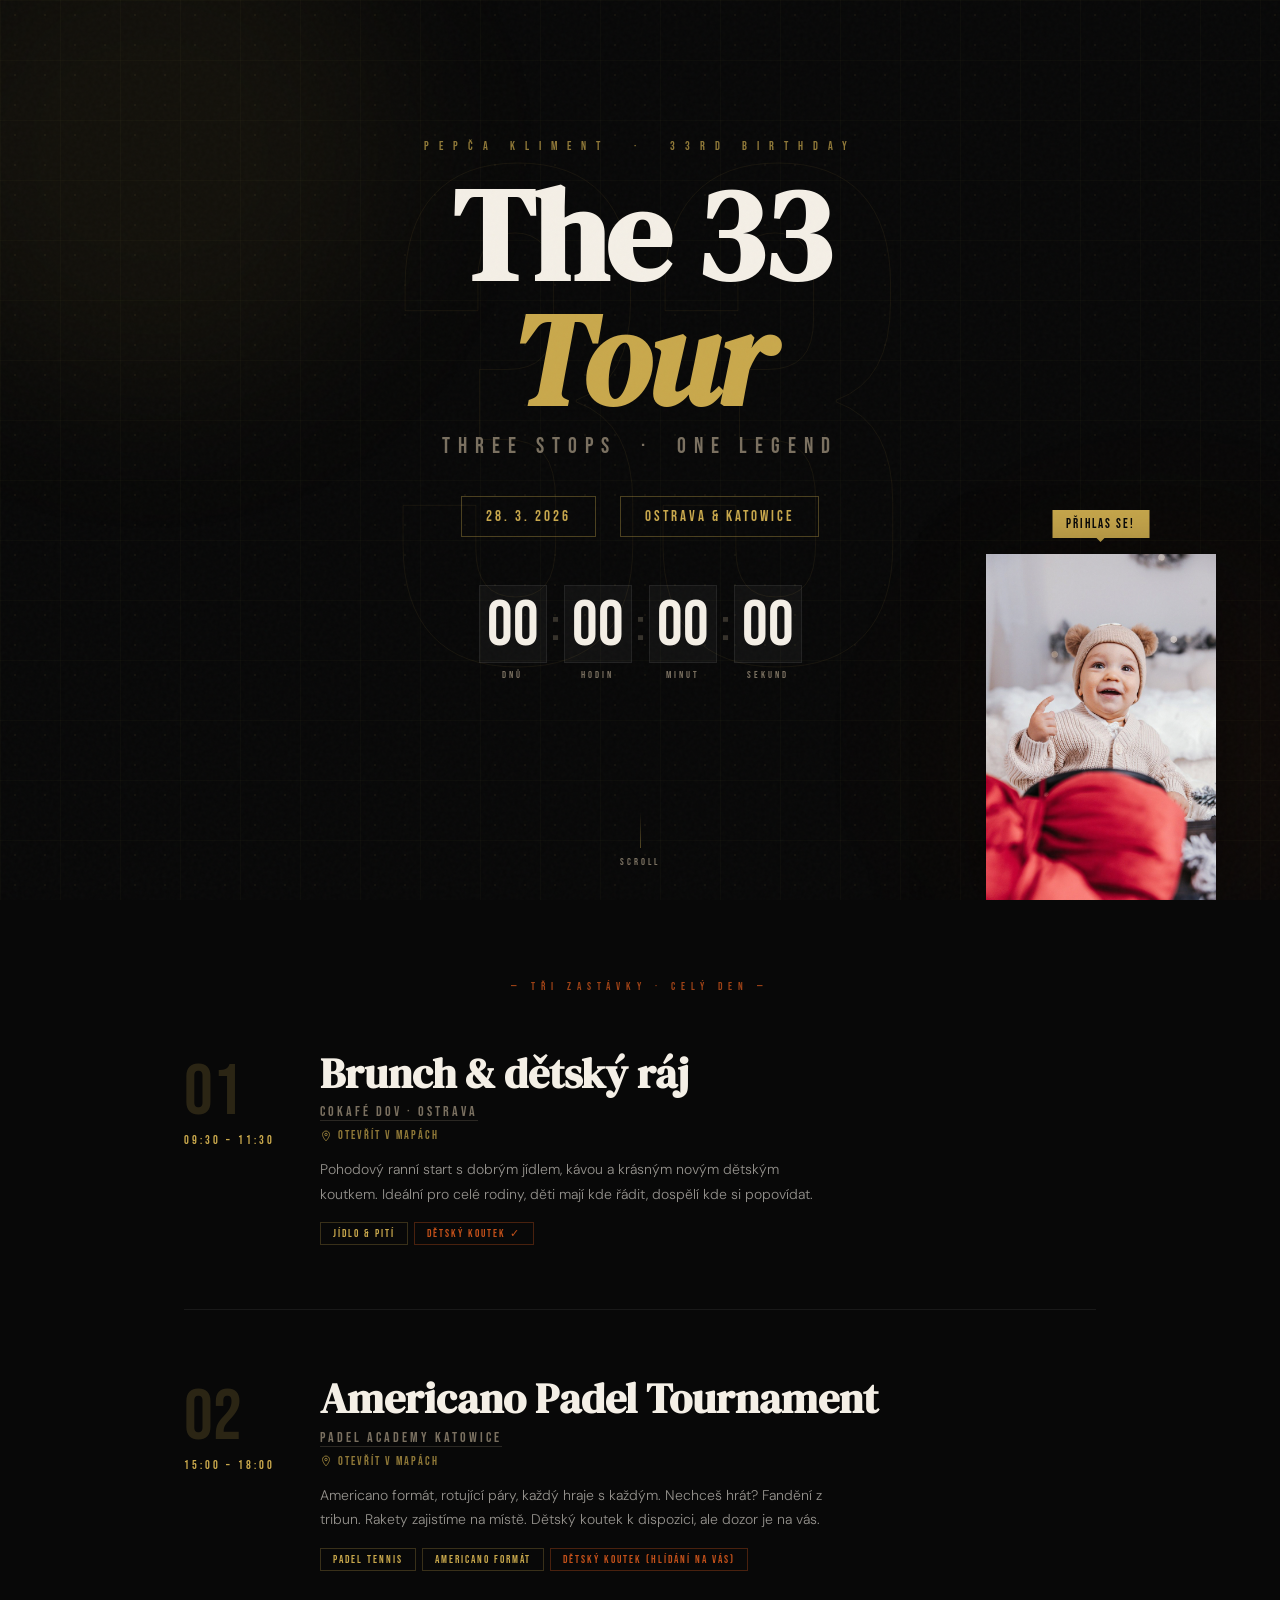
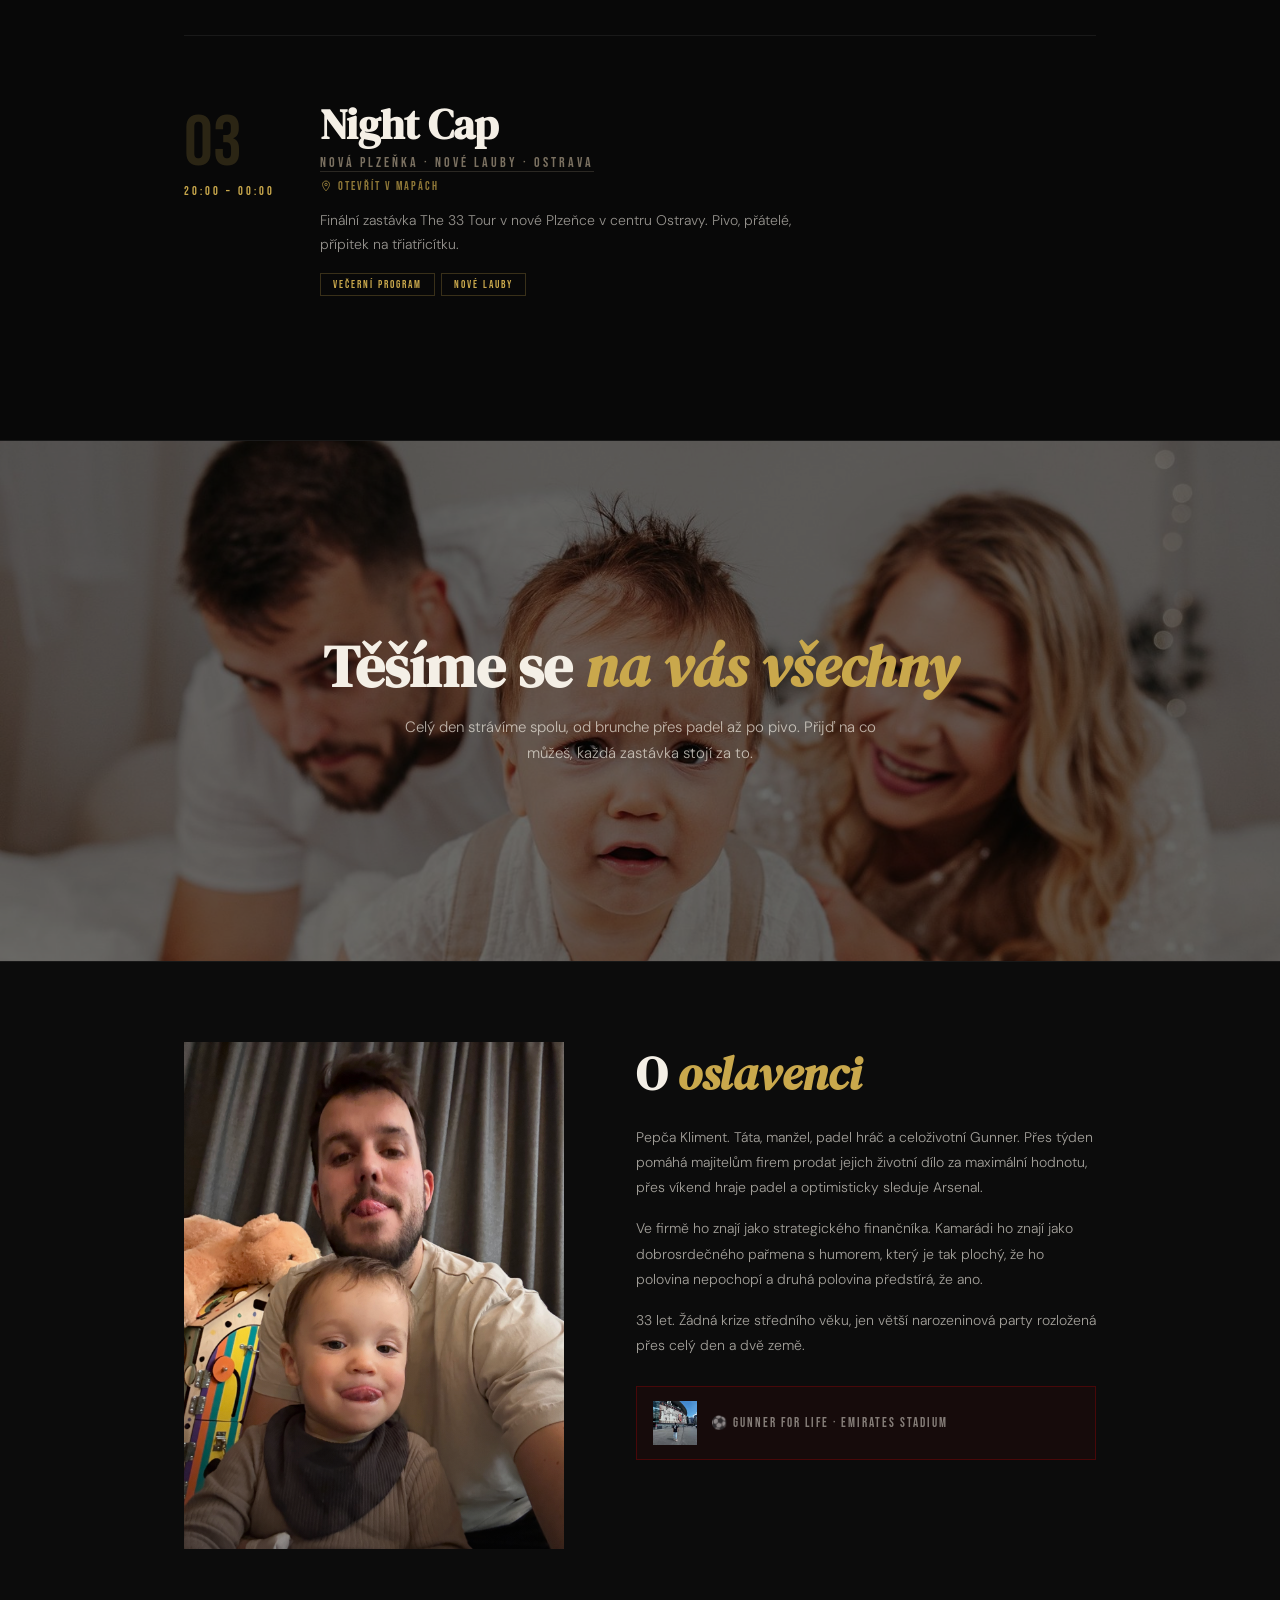
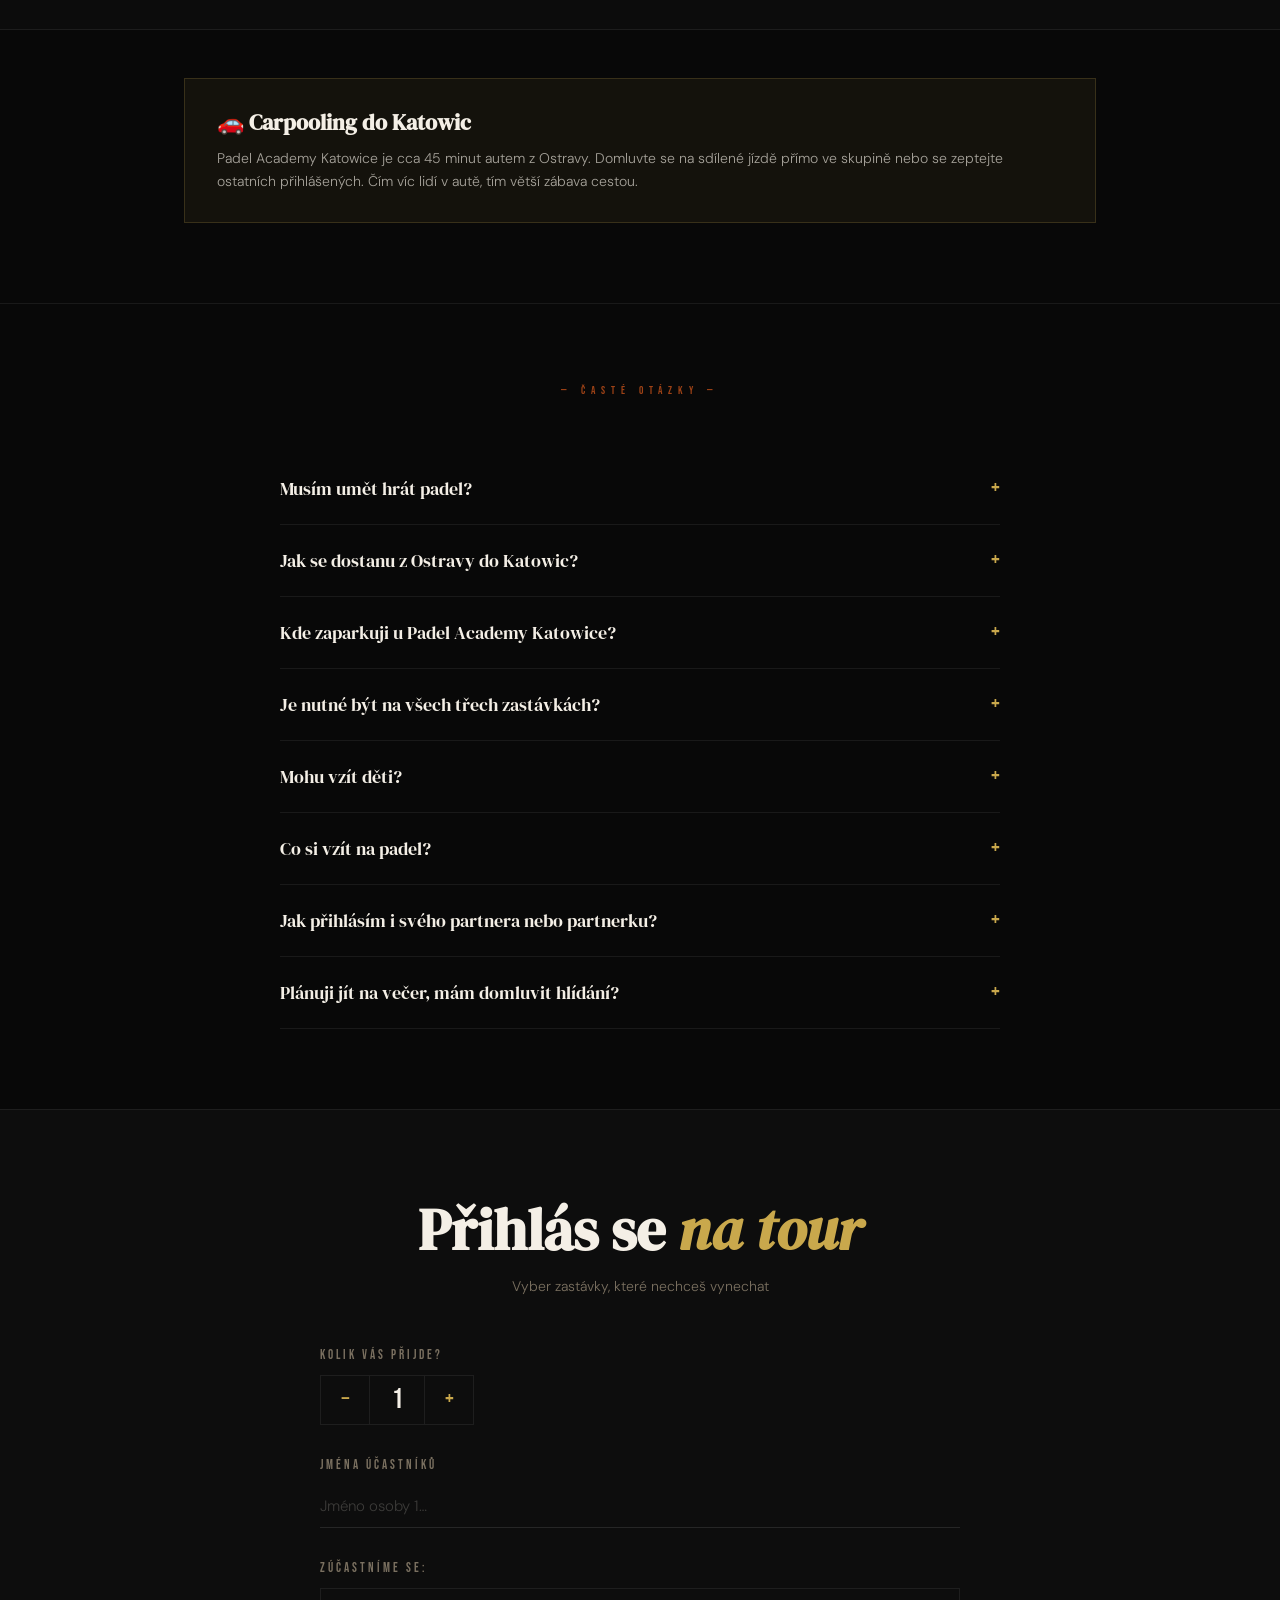
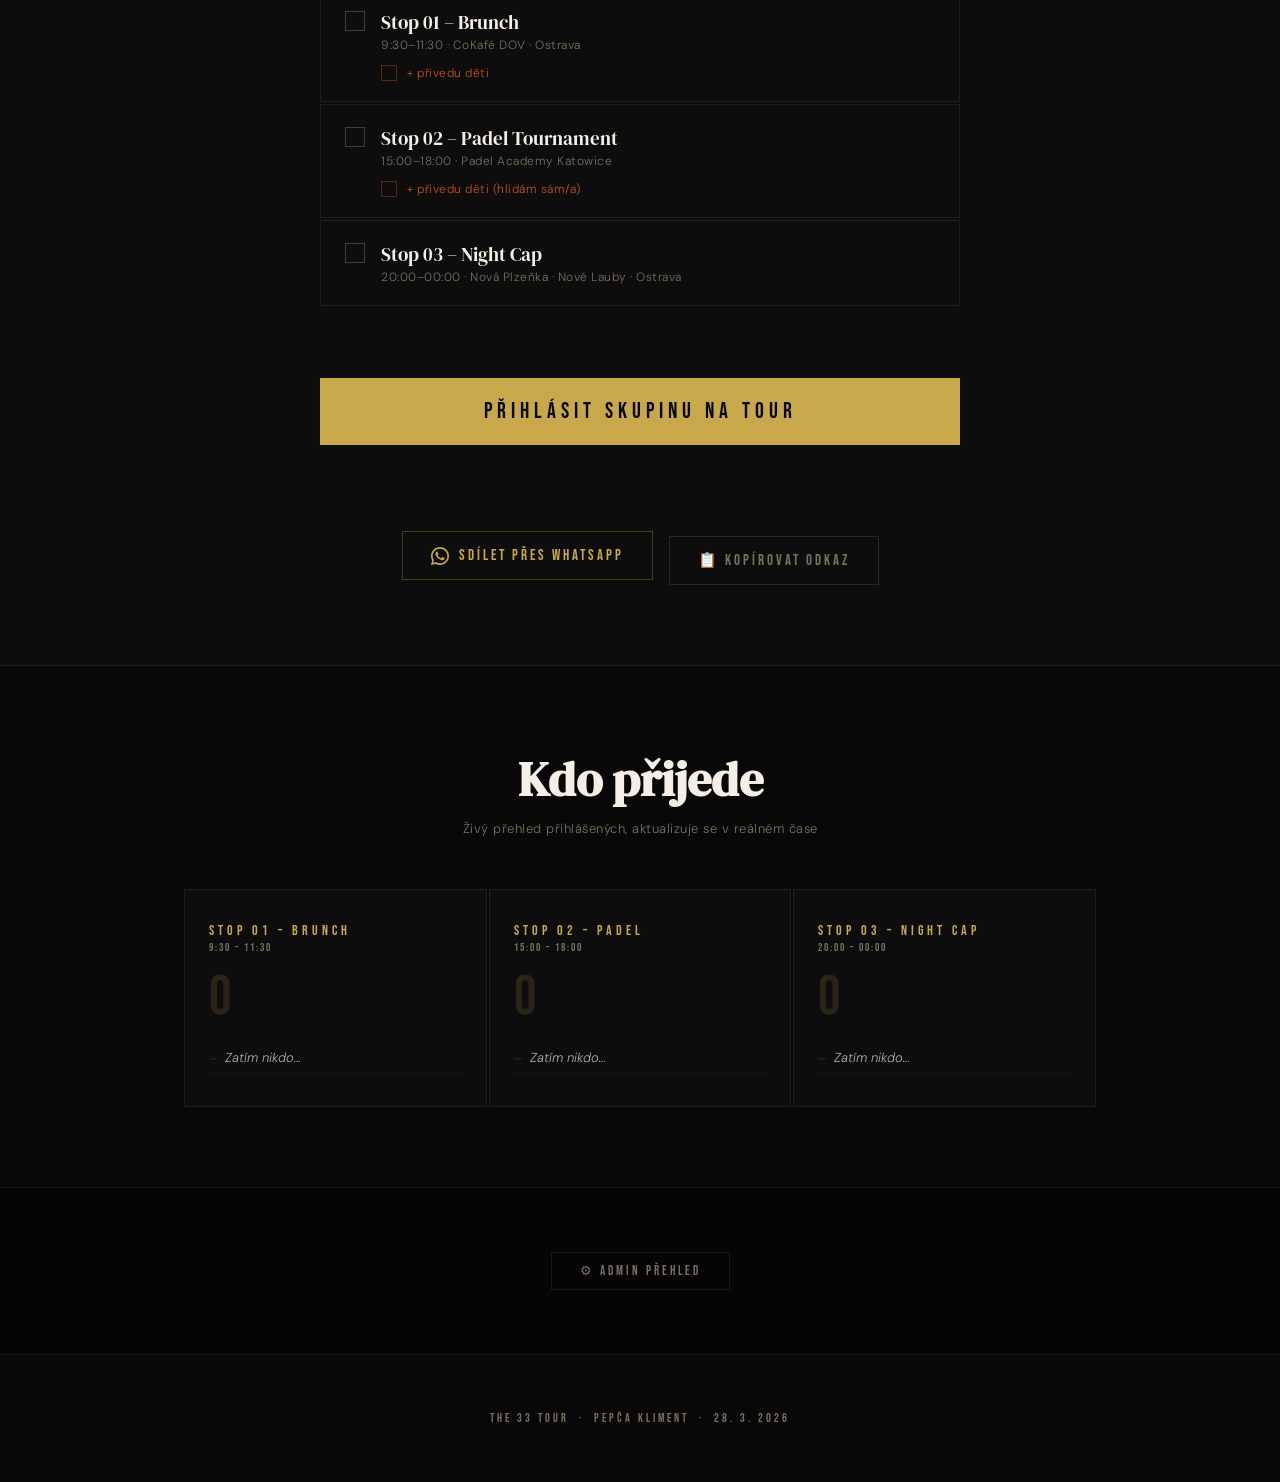
==== info.html @ 78555239 "Initial commit - The 33 Tour" ====
<!DOCTYPE html>
<html lang="cs">
<head>
<meta charset="UTF-8">
<meta name="viewport" content="width=device-width, initial-scale=1.0">
<title>The 33 Tour – Pepča Kliment</title>
<meta name="description" content="The 33 Tour – Pepča Kliment slaví 33. narozeniny. 28. března 2026, Ostrava &amp; Katowice. Brunch, Padel Tournament, Night Cap.">
<meta property="og:title" content="The 33 Tour – Pepča Kliment">
<meta property="og:description" content="Pepča slaví 33. narozeniny. Tři zastávky, jeden legendární den. 28. března 2026.">
<meta property="og:type" content="website">
<link href="https://fonts.googleapis.com/css2?family=Bebas+Neue&family=DM+Serif+Display:ital@0;1&family=DM+Sans:ital,wght@0,300;0,400;0,500;1,300&display=swap" rel="stylesheet">
<link rel="stylesheet" href="css/info.css">
</head>
<body>

<!-- DEADLINE BANNER -->
<div class="deadline-banner" id="deadlineBanner">
  Registrace otevřena do <span>10. března 2026</span> &nbsp;·&nbsp; <span id="deadlineCountdown"></span>
</div>

<!-- HERO -->
<section class="hero">
  <div class="hero-pattern">
    <svg preserveAspectRatio="xMidYMid slice">
      <defs>
        <pattern id="grid" width="60" height="60" patternUnits="userSpaceOnUse">
          <path d="M 60 0 L 0 0 0 60" fill="none" stroke="rgba(201,168,76,0.05)" stroke-width="1"/>
        </pattern>
        <pattern id="dots" width="30" height="30" patternUnits="userSpaceOnUse">
          <circle cx="15" cy="15" r="1" fill="rgba(201,168,76,0.08)"/>
        </pattern>
      </defs>
      <rect width="100%" height="100%" fill="url(#grid)"/>
      <rect width="100%" height="100%" fill="url(#dots)"/>
    </svg>
    <div class="glow-orb orb1"></div>
    <div class="glow-orb orb2"></div>
  </div>

  <div class="hero-33-bg">33</div>

  <div class="hero-content">
    <div class="tour-eyebrow">Pepča Kliment &nbsp;·&nbsp; 33rd Birthday</div>
    <h1 class="hero-title">The 33<br><em>Tour</em></h1>
    <div class="hero-tagline">Three Stops &nbsp;·&nbsp; One Legend</div>
    <div class="hero-meta">
      <span class="hero-badge">28. 3. 2026</span>
      <span class="hero-badge">Ostrava &amp; Katowice</span>
    </div>
    <div class="countdown-wrap">
      <div class="cd-unit"><div class="cd-num" id="cd-days">--</div><div class="cd-label">Dnů</div></div>
      <div class="cd-sep">:</div>
      <div class="cd-unit"><div class="cd-num" id="cd-hours">--</div><div class="cd-label">Hodin</div></div>
      <div class="cd-sep">:</div>
      <div class="cd-unit"><div class="cd-num" id="cd-mins">--</div><div class="cd-label">Minut</div></div>
      <div class="cd-sep">:</div>
      <div class="cd-unit"><div class="cd-num" id="cd-secs">--</div><div class="cd-label">Sekund</div></div>
    </div>
  </div>

  <!-- SON POINTER -->
  <a href="#registrace" style="text-decoration:none;">
  <div class="son-wrap">
    <div class="son-bubble">Přihlas se!</div>
    <img src="img/son.jpg" alt="Pepčův syn ukazuje dolů"/>
  </div>
  </a>

  <div class="hero-scroll-hint">scroll</div>
</section>

<!-- STOPS -->
<div class="section-wrap">
  <div class="section-eyebrow">— Tři zastávky · Celý den —</div>

  <div class="stop" data-stop>
    <div class="stop-num-col">
      <div class="stop-index">01</div>
      <div class="stop-time">09:30 – 11:30</div>
    </div>
    <div class="stop-body">
      <h2 class="stop-title">Brunch & dětský ráj</h2>
      <div class="stop-venue"><a href="https://maps.google.com/?q=CoKafé+DOV+Ostrava" target="_blank">CoKafé DOV · Ostrava</a></div>
      <a class="map-link" href="https://maps.google.com/?q=CoKafé+DOV+Ostrava" target="_blank">
        <svg viewBox="0 0 24 24" fill="none" stroke="currentColor" stroke-width="2"><path d="M12 2C8.13 2 5 5.13 5 9c0 5.25 7 13 7 13s7-7.75 7-13c0-3.87-3.13-7-7-7z"/><circle cx="12" cy="9" r="2.5"/></svg>
        Otevřít v mapách
      </a>
      <p class="stop-desc">Pohodový ranní start s dobrým jídlem, kávou a krásným novým dětským koutkem. Ideální pro celé rodiny, děti mají kde řádit, dospělí kde si popovídat.</p>
      <div class="tags">
        <span class="tag">Jídlo &amp; pití</span>
        <span class="tag kids">Dětský koutek ✓</span>
      </div>
    </div>
  </div>

  <div class="stop" data-stop>
    <div class="stop-num-col">
      <div class="stop-index">02</div>
      <div class="stop-time">15:00 – 18:00</div>
    </div>
    <div class="stop-body">
      <h2 class="stop-title">Americano Padel Tournament</h2>
      <div class="stop-venue"><a href="https://maps.google.com/?q=Padel+Academy+Katowice" target="_blank">Padel Academy Katowice</a></div>
      <a class="map-link" href="https://maps.google.com/?q=Padel+Academy+Katowice" target="_blank">
        <svg viewBox="0 0 24 24" fill="none" stroke="currentColor" stroke-width="2"><path d="M12 2C8.13 2 5 5.13 5 9c0 5.25 7 13 7 13s7-7.75 7-13c0-3.87-3.13-7-7-7z"/><circle cx="12" cy="9" r="2.5"/></svg>
        Otevřít v mapách
      </a>
      <p class="stop-desc">Americano formát, rotující páry, každý hraje s každým. Nechceš hrát? Fandění z tribun. Rakety zajistíme na místě. Dětský koutek k dispozici, ale dozor je na vás.</p>
      <div class="tags">
        <span class="tag">Padel Tennis</span>
        <span class="tag">Americano formát</span>
        <span class="tag kids">Dětský koutek (hlídání na vás)</span>
      </div>
    </div>
  </div>

  <div class="stop" data-stop>
    <div class="stop-num-col">
      <div class="stop-index">03</div>
      <div class="stop-time">20:00 – 00:00</div>
    </div>
    <div class="stop-body">
      <h2 class="stop-title">Night Cap</h2>
      <div class="stop-venue"><a href="https://maps.google.com/?q=Nová+Plzeňka+Nové+Lauby+Ostrava" target="_blank">Nová Plzeňka · Nové Lauby · Ostrava</a></div>
      <a class="map-link" href="https://maps.google.com/?q=Nová+Plzeňka+Nové+Lauby+Ostrava" target="_blank">
        <svg viewBox="0 0 24 24" fill="none" stroke="currentColor" stroke-width="2"><path d="M12 2C8.13 2 5 5.13 5 9c0 5.25 7 13 7 13s7-7.75 7-13c0-3.87-3.13-7-7-7z"/><circle cx="12" cy="9" r="2.5"/></svg>
        Otevřít v mapách
      </a>
      <p class="stop-desc">Finální zastávka The 33 Tour v nové Plzeňce v centru Ostravy. Pivo, přátelé, přípitek na třiatřicítku.</p>
      <div class="tags">
        <span class="tag">Večerní program</span>
        <span class="tag">Nové Lauby</span>
      </div>
    </div>
  </div>
</div>

<!-- FAMILY SECTION -->
<section class="family-section">
  <img class="family-img" src="img/family.jpg" alt="Pepčova rodina"/>
  <div class="family-overlay">
    <h2>Těšíme se <em>na vás všechny</em></h2>
    <p>Celý den strávíme spolu, od brunche přes padel až po pivo. Přijď na co můžeš, každá zastávka stojí za to.</p>
  </div>
</section>

<!-- PEPCA SECTION -->
<section class="pepca-section">
  <div class="pepca-inner">
    <div class="pepca-portrait-col">
      <div class="pepca-portrait-wrap">
        <img src="img/pepca.jpg" alt="Pepča Kliment" class="pepca-portrait"/>
      </div>
    </div>
    <div class="pepca-text">
      <h2>O <em>oslavenci</em></h2>
      <p>Pepča Kliment. Táta, manžel, padel hráč a celoživotní Gunner. Přes týden pomáhá majitelům firem prodat jejich životní dílo za maximální hodnotu, přes víkend hraje padel a optimisticky sleduje Arsenal.</p>
      <p>Ve firmě ho znají jako strategického finančníka. Kamarádi ho znají jako dobrosrdečného pařmena s humorem, který je tak plochý, že ho polovina nepochopí a druhá polovina předstírá, že ano.</p>
      <p>33 let. Žádná krize středního věku, jen větší narozeninová party rozložená přes celý den a dvě země.</p>
      <div class="arsenal-badge-inline">
        <img src="img/arsenal.jpg" alt="Pepča u Emirates"/>
        <span>⚽ Gunner for life · Emirates Stadium</span>
      </div>
    </div>
  </div>
</section>

<!-- CARPOOLING -->
<div class="section-wrap" style="padding-top:0;">
  <div class="carpool-box">
    <h3>🚗 Carpooling do Katowic</h3>
    <p>Padel Academy Katowice je cca 45 minut autem z Ostravy. Domluvte se na sdílené jízdě přímo ve skupině nebo se zeptejte ostatních přihlášených. Čím víc lidí v autě, tím větší zábava cestou.</p>
  </div>
</div>

<!-- FAQ -->
<section class="faq-section">
  <div class="section-wrap">
    <div class="section-eyebrow">— Časté otázky —</div>
    <div class="faq-list">

      <div class="faq-item" data-faq>
        <button class="faq-q" onclick="toggleFaq(this)">
          Musím umět hrát padel?
          <span class="faq-icon">+</span>
        </button>
        <div class="faq-a"><p>Vůbec ne. Americano formát je ideální pro všechny úrovně, rotují páry, každý si zahraje s každým. Rakety zajistíme na místě.</p></div>
      </div>

      <div class="faq-item" data-faq>
        <button class="faq-q" onclick="toggleFaq(this)">
          Jak se dostanu z Ostravy do Katowic?
          <span class="faq-icon">+</span>
        </button>
        <div class="faq-a"><p>Autem cca 45 minut po dálnici. Domluvte se na sdílené jízdě s ostatními, viz sekce Carpooling výše. Veřejná doprava je také možná, ale auto je pohodlnější.</p></div>
      </div>

      <div class="faq-item" data-faq>
        <button class="faq-q" onclick="toggleFaq(this)">
          Kde zaparkuji u Padel Academy Katowice?
          <span class="faq-icon">+</span>
        </button>
        <div class="faq-a"><p>Řiď se navigací na Padel Academy Katowice. U vjezdu projedeš závorou, pak objeď halu dokola, parkování najdeš na druhé straně.</p></div>
      </div>

      <div class="faq-item" data-faq>
        <button class="faq-q" onclick="toggleFaq(this)">
          Je nutné být na všech třech zastávkách?
          <span class="faq-icon">+</span>
        </button>
        <div class="faq-a"><p>Vůbec ne. Proto je registrace po zastávkách, přijď jen na brunch, jen na padel nebo jen na večer. Každá zastávka je samostatná a skvělá i bez zbytku.</p></div>
      </div>

      <div class="faq-item" data-faq>
        <button class="faq-q" onclick="toggleFaq(this)">
          Mohu vzít děti?
          <span class="faq-icon">+</span>
        </button>
        <div class="faq-a"><p>Na brunch v CoKafé DOV rozhodně, je tam krásný nový dětský koutek. Na padel v Katowicích také, ale hlídání je čistě na vás, na kurtu se soustředíme na hru.</p></div>
      </div>

      <div class="faq-item" data-faq>
        <button class="faq-q" onclick="toggleFaq(this)">
          Co si vzít na padel?
          <span class="faq-icon">+</span>
        </button>
        <div class="faq-a"><p>Sportovní oblečení a tenisky nebo padel boty. Rakety zajistíme nebo půjčíme přímo na místě, nemusíš řešit výbavu.</p></div>
      </div>

      <div class="faq-item" data-faq>
        <button class="faq-q" onclick="toggleFaq(this)">
          Jak přihlásím i svého partnera nebo partnerku?
          <span class="faq-icon">+</span>
        </button>
        <div class="faq-a"><p>Ve formuláři níže nastav počet osob na 2 (nebo více) a vyplň jména za celou skupinu najednou. Nemusí se každý přihlašovat zvlášť.</p></div>
      </div>

      <div class="faq-item" data-faq>
        <button class="faq-q" onclick="toggleFaq(this)">
          Plánuji jít na večer, mám domluvit hlídání?
          <span class="faq-icon">+</span>
        </button>
        <div class="faq-a"><p>Rozhodně doporučujeme. Večer v Plzeňce bude bez dětí, takže nezapomeňte včas oslovit babičky nebo jiné dobrovolníky. Začíná to ve 20:00, takže je čas se připravit.</p></div>
      </div>

    </div>
  </div>
</section>

<!-- REGISTRATION -->
<section class="reg-section" id="registrace">
  <div class="section-wrap">
    <div class="reg-header">
      <h2>Přihlás se <em>na tour</em></h2>
      <p id="regSubtitle">Vyber zastávky, které nechceš vynechat</p>
    </div>

    <div style="max-width:640px;margin:0 auto;" id="regFormWrap">
      <div class="form-group">
        <label class="form-label">Kolik vás přijde?</label>
        <div class="person-count-row">
          <button type="button" class="cnt-btn" onclick="changeCount(-1)">−</button>
          <span id="personCount">1</span>
          <button type="button" class="cnt-btn" onclick="changeCount(1)">+</button>
        </div>
      </div>

      <div class="form-group">
        <label class="form-label">Jména účastníků</label>
        <div id="namesInputs">
          <input type="text" class="name-input" placeholder="Jméno osoby 1…" autocomplete="off"/>
        </div>
      </div>

      <div class="form-group">
        <label class="form-label">Zúčastníme se:</label>
        <div class="stop-choices">

          <div class="stop-choice" data-part="brunch" onclick="toggleStopChoice(this)">
            <div class="sc-header">
              <div class="sc-box"></div>
              <div class="sc-info">
                <div class="sc-title">Stop 01 – Brunch</div>
                <div class="sc-meta">9:30–11:30 · CoKafé DOV · Ostrava</div>
              </div>
            </div>
            <div class="kids-toggle" id="kidsB" onclick="event.stopPropagation();toggleKids(this)">
              <div class="kt-box"></div>
              <span>+ přivedu děti</span>
            </div>
          </div>

          <div class="stop-choice" data-part="padel" onclick="toggleStopChoice(this)">
            <div class="sc-header">
              <div class="sc-box"></div>
              <div class="sc-info">
                <div class="sc-title">Stop 02 – Padel Tournament</div>
                <div class="sc-meta">15:00–18:00 · Padel Academy Katowice</div>
              </div>
            </div>
            <div class="padel-roles" id="padelRolesContainer"></div>
            <div class="kids-toggle" id="kidsP" onclick="event.stopPropagation();toggleKids(this)">
              <div class="kt-box"></div>
              <span>+ přivedu děti (hlídám sám/a)</span>
            </div>
          </div>

          <div class="stop-choice" data-part="bar" onclick="toggleStopChoice(this)">
            <div class="sc-header">
              <div class="sc-box"></div>
              <div class="sc-info">
                <div class="sc-title">Stop 03 – Night Cap</div>
                <div class="sc-meta">20:00–00:00 · Nová Plzeňka · Nové Lauby · Ostrava</div>
              </div>
            </div>
          </div>

        </div>
      </div>

      <button class="submit-btn" id="submitBtn" onclick="submitReg()">Přihlásit skupinu na tour</button>
      <div class="form-msg" id="formMsg"></div>
    </div>

    <!-- SHARE -->
    <div class="share-wrap">
      <a class="share-btn" id="waBtn" href="#" target="_blank">
        <svg width="18" height="18" viewBox="0 0 24 24" fill="currentColor"><path d="M17.472 14.382c-.297-.149-1.758-.867-2.03-.967-.273-.099-.471-.148-.67.15-.197.297-.767.966-.94 1.164-.173.199-.347.223-.644.075-.297-.15-1.255-.463-2.39-1.475-.883-.788-1.48-1.761-1.653-2.059-.173-.297-.018-.458.13-.606.134-.133.298-.347.446-.52.149-.174.198-.298.298-.497.099-.198.05-.371-.025-.52-.075-.149-.669-1.612-.916-2.207-.242-.579-.487-.5-.669-.51-.173-.008-.371-.01-.57-.01-.198 0-.52.074-.792.372-.272.297-1.04 1.016-1.04 2.479 0 1.462 1.065 2.875 1.213 3.074.149.198 2.096 3.2 5.077 4.487.709.306 1.262.489 1.694.625.712.227 1.36.195 1.871.118.571-.085 1.758-.719 2.006-1.413.248-.694.248-1.289.173-1.413-.074-.124-.272-.198-.57-.347z"/><path d="M12 0C5.373 0 0 5.373 0 12c0 2.12.549 4.109 1.508 5.84L0 24l6.335-1.488A11.945 11.945 0 0012 24c6.627 0 12-5.373 12-12S18.627 0 12 0zm0 21.818a9.808 9.808 0 01-5.002-1.368l-.36-.214-3.724.875.936-3.619-.235-.372A9.808 9.808 0 012.182 12C2.182 6.57 6.57 2.182 12 2.182c5.43 0 9.818 4.388 9.818 9.818 0 5.43-4.388 9.818-9.818 9.818z"/></svg>
        Sdílet přes WhatsApp
      </a>
      <button class="share-btn copy-btn" onclick="copyLink()">📋 Kopírovat odkaz</button>
    </div>
  </div>
</section>

<!-- ATTENDEES -->
<section>
  <div class="section-wrap">
    <div class="att-header">
      <h2>Kdo přijede</h2>
      <p>Živý přehled přihlášených, aktualizuje se v reálném čase</p>
    </div>
    <div class="att-cols">
      <div class="att-col">
        <div class="att-col-name">Stop 01 – Brunch</div>
        <div class="att-col-time">9:30 – 11:30</div>
        <div class="att-big-num" id="cntBrunch">0</div>
        <ul class="att-list" id="lstBrunch"></ul>
      </div>
      <div class="att-col">
        <div class="att-col-name">Stop 02 – Padel</div>
        <div class="att-col-time">15:00 – 18:00</div>
        <div class="att-big-num" id="cntPadel">0</div>
        <ul class="att-list" id="lstPadel"></ul>
      </div>
      <div class="att-col">
        <div class="att-col-name">Stop 03 – Night Cap</div>
        <div class="att-col-time">20:00 – 00:00</div>
        <div class="att-big-num" id="cntBar">0</div>
        <ul class="att-list" id="lstBar"></ul>
      </div>
    </div>
  </div>
</section>

<!-- ADMIN -->
<section class="admin-section">
  <div class="section-wrap" style="padding-top:64px;padding-bottom:64px;">
    <button class="admin-toggle-btn" onclick="toggleAdmin()">⚙ Admin přehled</button>
    <div class="admin-panel" id="adminPanel">
      <div class="pin-gate" id="pinGate">
        <p>Zadej PIN pro přístup</p>
        <input class="pin-input" id="pinInput" type="password" maxlength="4" placeholder="····" onkeydown="if(event.key==='Enter')checkPin()"/>
        <button class="pin-btn" onclick="checkPin()">Vstoupit</button>
        <div class="pin-error" id="pinError"></div>
      </div>
      <div class="admin-content" id="adminContent">
        <div class="admin-summary" id="adminSummary"></div>
        <table class="admin-table">
          <thead>
            <tr>
              <th>Jméno</th><th>Brunch</th><th>Padel</th><th>Role</th><th>Bar</th><th>Děti B</th><th>Děti P</th><th></th>
            </tr>
          </thead>
          <tbody id="adminBody"></tbody>
        </table>
        <button class="export-btn" onclick="exportCSV()">↓ Exportovat CSV</button>
      </div>
    </div>
  </div>
</section>

<footer>The 33 Tour &nbsp;·&nbsp; Pepča Kliment &nbsp;·&nbsp; 28. 3. 2026</footer>

<script src="js/info.js"></script>
</body>
</html>
---- css/info.css ----
:root {
  --black: #080808;
  --cream: #f4efe6;
  --gold: #c9a84c;
  --rust: #c4511a;
  --muted: #7a7060;
  --border: rgba(255,255,255,0.07);
}
* { margin:0; padding:0; box-sizing:border-box; }
html { scroll-behavior:smooth; }
body { background:var(--black); color:var(--cream); font-family:'DM Sans',sans-serif; font-weight:300; overflow-x:hidden; }

body::before {
  content:'';
  position:fixed; inset:0; pointer-events:none; z-index:1000; opacity:.025;
  background-image:url("data:image/svg+xml,%3Csvg viewBox='0 0 256 256' xmlns='http://www.w3.org/2000/svg'%3E%3Cfilter id='noise'%3E%3CfeTurbulence type='fractalNoise' baseFrequency='0.9' numOctaves='4' stitchTiles='stitch'/%3E%3C/filter%3E%3Crect width='100%25' height='100%25' filter='url(%23noise)'/%3E%3C/svg%3E");
}

/* HERO */
.hero {
  min-height:100vh; display:flex; flex-direction:column; align-items:center; justify-content:center;
  position:relative; padding:40px 24px 120px; overflow:hidden;
}
.hero-pattern { position:absolute; inset:0; overflow:hidden; }
.hero-pattern svg { position:absolute; width:100%; height:100%; }
.glow-orb { position:absolute; border-radius:50%; filter:blur(80px); pointer-events:none; }
.orb1 { width:500px; height:500px; background:rgba(201,168,76,0.06); top:-100px; left:-100px; animation:drift1 12s ease-in-out infinite alternate; }
.orb2 { width:400px; height:400px; background:rgba(196,81,26,0.05); bottom:-50px; right:-80px; animation:drift2 10s ease-in-out infinite alternate; }
@keyframes drift1 { to { transform:translate(60px,80px); } }
@keyframes drift2 { to { transform:translate(-40px,-60px); } }

.hero-33-bg {
  position:absolute; font-family:'Bebas Neue',sans-serif;
  font-size:clamp(300px,55vw,700px); line-height:1; color:transparent;
  -webkit-text-stroke:1px rgba(201,168,76,0.08); user-select:none;
  letter-spacing:-20px; top:50%; left:50%; transform:translate(-50%,-50%); white-space:nowrap;
}
.hero-content { position:relative; z-index:2; text-align:center; animation:riseUp .9s cubic-bezier(.22,1,.36,1) both .2s; }
.tour-eyebrow { font-family:'Bebas Neue',sans-serif; letter-spacing:10px; font-size:12px; color:var(--gold); margin-bottom:20px; opacity:.7; }
.hero-title { font-family:'DM Serif Display',serif; font-size:clamp(56px,11vw,130px); line-height:.95; margin-bottom:12px; letter-spacing:-2px; }
.hero-title em { font-style:italic; color:var(--gold); }
.hero-tagline { font-family:'Bebas Neue',sans-serif; font-size:clamp(14px,2.5vw,22px); letter-spacing:8px; color:var(--muted); margin-bottom:36px; }
.hero-meta { display:flex; align-items:center; justify-content:center; gap:24px; flex-wrap:wrap; margin-bottom:48px; }
.hero-badge { border:1px solid rgba(201,168,76,0.35); padding:10px 24px; font-family:'Bebas Neue',sans-serif; font-size:15px; letter-spacing:3px; color:var(--gold); }

/* SON POINTER */
.son-wrap { cursor:pointer;
  position:absolute; bottom:0; right:5%; z-index:3; width:clamp(140px,18vw,240px);
  animation:riseUp 1s cubic-bezier(.22,1,.36,1) both .6s;
}
.son-wrap img { width:100%; display:block; object-fit:cover; filter:drop-shadow(0 8px 32px rgba(0,0,0,0.5)); }
.son-bubble {
  position:absolute; top:-44px; left:50%; transform:translateX(-50%);
  background:var(--gold); color:var(--black);
  font-family:'Bebas Neue',sans-serif; font-size:13px; letter-spacing:2px;
  padding:6px 14px; white-space:nowrap;
}
.son-bubble::after {
  content:''; position:absolute; bottom:-8px; left:50%; transform:translateX(-50%);
  border:4px solid transparent; border-top-color:var(--gold);
}

/* COUNTDOWN */
.countdown-wrap { display:flex; gap:4px; justify-content:center; }
.cd-unit { display:flex; flex-direction:column; align-items:center; min-width:68px; }
.cd-num {
  font-family:'Bebas Neue',sans-serif; font-size:clamp(36px,7vw,64px); line-height:1;
  color:var(--cream); background:rgba(255,255,255,0.04); border:1px solid var(--border);
  width:100%; text-align:center; padding:8px 4px 4px; transition:color .3s;
}
.cd-num.pulse { color:var(--gold); }
.cd-label { font-family:'Bebas Neue',sans-serif; font-size:10px; letter-spacing:3px; color:var(--muted); margin-top:6px; }
.cd-sep { font-family:'Bebas Neue',sans-serif; font-size:clamp(28px,5vw,48px); color:var(--muted); align-self:flex-start; padding-top:12px; opacity:.4; }

.hero-scroll-hint {
  position:absolute; bottom:32px; left:50%; transform:translateX(-50%);
  display:flex; flex-direction:column; align-items:center; gap:8px;
  color:var(--muted); font-family:'Bebas Neue',sans-serif; font-size:10px; letter-spacing:3px;
  animation:scrollBounce 2s ease infinite 3s;
}
.hero-scroll-hint::before { content:''; width:1px; height:36px; background:linear-gradient(to bottom,transparent,rgba(201,168,76,.4)); }

/* SECTION */
.section-wrap { max-width:960px; margin:0 auto; padding:80px 24px; }
.section-eyebrow { font-family:'Bebas Neue',sans-serif; letter-spacing:6px; font-size:11px; color:var(--rust); text-align:center; margin-bottom:56px; opacity:.8; }

/* STOPS */
.stop {
  display:grid; grid-template-columns:100px 1fr; gap:36px;
  margin-bottom:64px; padding-bottom:64px; border-bottom:1px solid var(--border);
  opacity:0; transform:translateY(24px); transition:opacity .6s ease,transform .6s ease;
}
.stop.visible { opacity:1; transform:translateY(0); }
.stop:last-child { border-bottom:none; margin-bottom:0; }
.stop-num-col { display:flex; flex-direction:column; align-items:flex-start; padding-top:8px; }
.stop-index { font-family:'Bebas Neue',sans-serif; font-size:72px; line-height:1; color:var(--gold); opacity:.18; }
.stop-time { font-family:'Bebas Neue',sans-serif; font-size:12px; letter-spacing:3px; color:var(--gold); margin-top:4px; white-space:nowrap; }
.stop-body { display:flex; flex-direction:column; gap:0; }
.stop-title { font-family:'DM Serif Display',serif; font-size:clamp(26px,4vw,42px); line-height:1.15; margin-bottom:6px; }
.stop-venue { font-family:'Bebas Neue',sans-serif; font-size:14px; letter-spacing:3px; color:var(--muted); margin-bottom:8px; }
.stop-venue a { color:inherit; text-decoration:none; border-bottom:1px solid rgba(122,112,96,0.3); transition:color .2s,border-color .2s; }
.stop-venue a:hover { color:var(--gold); border-color:var(--gold); }
.map-link { display:inline-flex; align-items:center; gap:6px; font-family:'Bebas Neue',sans-serif; font-size:12px; letter-spacing:2px; color:var(--gold); text-decoration:none; margin-bottom:14px; opacity:.7; transition:opacity .2s; }
.map-link:hover { opacity:1; }
.map-link svg { width:12px; height:12px; }
.stop-desc { font-size:14px; line-height:1.75; color:rgba(244,239,230,0.6); max-width:520px; margin-bottom:16px; }
.tags { display:flex; flex-wrap:wrap; gap:6px; }
.tag { border:1px solid rgba(201,168,76,0.25); padding:4px 12px; font-family:'Bebas Neue',sans-serif; font-size:11px; letter-spacing:2px; color:var(--gold); }
.tag.kids { border-color:rgba(196,81,26,.35); color:var(--rust); }

/* STOP PHOTO */
.stop-photo { width:100%; max-height:340px; object-fit:cover; margin-top:20px; display:block; filter:brightness(.92); }

/* FAMILY SECTION */
.family-section { position:relative; overflow:hidden; border-top:1px solid var(--border); border-bottom:1px solid var(--border); }
.family-img { width:100%; height:clamp(320px,45vw,520px); object-fit:cover; object-position:center 30%; display:block; filter:brightness(.45); }
.family-overlay {
  position:absolute; inset:0; display:flex; flex-direction:column;
  align-items:center; justify-content:center; text-align:center; padding:24px;
}
.family-overlay h2 { font-family:'DM Serif Display',serif; font-size:clamp(28px,5vw,58px); line-height:1.1; margin-bottom:16px; }
.family-overlay h2 em { font-style:italic; color:var(--gold); }
.family-overlay p { font-size:15px; color:rgba(244,239,230,0.7); max-width:480px; line-height:1.7; }

/* PEPCA SECTION */
.pepca-section { background:rgba(255,255,255,.015); border-bottom:1px solid var(--border); }
.pepca-inner { max-width:960px; margin:0 auto; padding:80px 24px; display:grid; grid-template-columns:380px 1fr; gap:72px; align-items:start; }
.pepca-portrait-col { position:relative; }
.pepca-portrait-wrap {
  position:relative;
  overflow:hidden;
}
.pepca-portrait-wrap::before {
  content:'';
  position:absolute;
  inset:0;
  background: linear-gradient(to bottom, transparent 60%, rgba(8,8,8,0.4) 100%);
  z-index:1;
  pointer-events:none;
}
.pepca-portrait {
  width:100%;
  display:block;
  filter:brightness(.95) contrast(1.02);
}
.pepca-text h2 { font-family:'DM Serif Display',serif; font-size:clamp(28px,4vw,46px); margin-bottom:20px; }
.pepca-text h2 em { font-style:italic; color:var(--gold); }
.pepca-text p { font-size:14px; line-height:1.8; color:rgba(244,239,230,.65); margin-bottom:16px; }
.arsenal-badge-inline {
  display:flex;
  align-items:center;
  gap:14px;
  margin-top:28px;
  padding:14px 16px;
  border:1px solid rgba(219,0,7,0.25);
  background:rgba(219,0,7,0.05);
}
.arsenal-badge-inline img {
  width:44px;
  height:44px;
  object-fit:cover;
  flex-shrink:0;
}
.arsenal-badge-inline span {
  font-family:'Bebas Neue',sans-serif;
  font-size:13px;
  letter-spacing:2px;
  color:rgba(244,239,230,.5);
}

/* CARPOOLING */
.carpool-box {
  background:rgba(201,168,76,.06); border:1px solid rgba(201,168,76,.2);
  padding:28px 32px; margin-top:48px;
}
.carpool-box h3 { font-family:'DM Serif Display',serif; font-size:22px; margin-bottom:10px; }
.carpool-box p { font-size:14px; color:rgba(244,239,230,.65); line-height:1.7; }

/* DEADLINE BANNER */
.deadline-banner {
  background:rgba(196,81,26,.12); border:1px solid rgba(196,81,26,.3);
  text-align:center; padding:16px 24px;
  font-family:'Bebas Neue',sans-serif; font-size:15px; letter-spacing:3px; color:var(--rust);
}
.deadline-banner span { color:var(--cream); }

/* FAQ */
.faq-section { border-top:1px solid var(--border); }
.faq-list { max-width:720px; margin:0 auto; }
.faq-item {
  border-bottom:1px solid var(--border); overflow:hidden;
  opacity:0; transform:translateY(16px); transition:opacity .5s ease,transform .5s ease;
}
.faq-item.visible { opacity:1; transform:translateY(0); }
.faq-q {
  width:100%; background:transparent; border:none; color:var(--cream);
  display:flex; justify-content:space-between; align-items:center; gap:16px;
  padding:22px 0; cursor:pointer; text-align:left;
  font-family:'DM Serif Display',serif; font-size:18px;
}
.faq-q:hover { color:var(--gold); }
.faq-icon { font-family:'Bebas Neue',sans-serif; font-size:22px; color:var(--gold); flex-shrink:0; transition:transform .3s; }
.faq-item.open .faq-icon { transform:rotate(45deg); }
.faq-a { max-height:0; overflow:hidden; transition:max-height .4s ease, padding .3s; }
.faq-item.open .faq-a { max-height:300px; padding-bottom:20px; }
.faq-a p { font-size:14px; line-height:1.75; color:rgba(244,239,230,.65); }

/* REGISTRATION */
.reg-section { background:rgba(255,255,255,.02); border-top:1px solid var(--border); border-bottom:1px solid var(--border); }
.reg-header { text-align:center; margin-bottom:52px; }
.reg-header h2 { font-family:'DM Serif Display',serif; font-size:clamp(32px,5vw,58px); margin-bottom:8px; }
.reg-header h2 em { font-style:italic; color:var(--gold); }
.reg-header p { color:var(--muted); font-size:14px; }

.form-group { margin-bottom:32px; }
.form-label { display:block; font-family:'Bebas Neue',sans-serif; font-size:13px; letter-spacing:3px; color:var(--muted); margin-bottom:12px; }

.person-count-row { display:flex; align-items:center; gap:0; width:fit-content; border:1px solid var(--border); }
.cnt-btn { background:transparent; border:none; color:var(--gold); font-size:22px; width:48px; height:48px; cursor:pointer; font-family:'Bebas Neue',sans-serif; transition:background .2s; line-height:1; }
.cnt-btn:hover { background:rgba(201,168,76,.1); }
#personCount { font-family:'Bebas Neue',sans-serif; font-size:28px; color:var(--cream); width:56px; text-align:center; border-left:1px solid var(--border); border-right:1px solid var(--border); height:48px; line-height:48px; user-select:none; }

.name-input { width:100%; background:transparent; border:none; border-bottom:1px solid rgba(255,255,255,.1); padding:11px 0; color:var(--cream); font-family:'DM Sans',sans-serif; font-size:15px; font-weight:300; outline:none; transition:border-color .3s; margin-bottom:12px; display:block; }
.name-input:focus { border-bottom-color:var(--gold); }
.name-input::placeholder { color:rgba(244,239,230,.2); }

.stop-choices { display:flex; flex-direction:column; gap:2px; }
.stop-choice { border:1px solid var(--border); padding:20px 24px; cursor:pointer; transition:border-color .2s,background .2s; user-select:none; }
.stop-choice:hover { border-color:rgba(201,168,76,.3); background:rgba(201,168,76,.03); }
.stop-choice.selected { border-color:var(--gold); background:rgba(201,168,76,.06); }
.sc-header { display:flex; align-items:flex-start; gap:16px; }
.sc-box { width:20px; height:20px; border:1px solid rgba(255,255,255,.2); flex-shrink:0; margin-top:2px; display:flex; align-items:center; justify-content:center; transition:all .2s; }
.stop-choice.selected .sc-box { background:var(--gold); border-color:var(--gold); }
.stop-choice.selected .sc-box::after { content:'✓'; color:var(--black); font-size:12px; font-weight:700; }
.sc-info { flex:1; }
.sc-title { font-family:'DM Serif Display',serif; font-size:19px; margin-bottom:2px; }
.sc-meta { font-size:12px; color:var(--muted); letter-spacing:.5px; }

.padel-roles { display:none; margin-top:16px; margin-left:36px; flex-direction:column; gap:6px; }
.stop-choice.selected .padel-roles { display:flex; }
.padel-role { display:flex; align-items:center; gap:10px; padding:10px 14px; border:1px solid var(--border); cursor:pointer; font-size:13px; color:rgba(244,239,230,.7); transition:all .2s; user-select:none; }
.padel-role:hover { border-color:rgba(201,168,76,.3); color:var(--cream); }
.padel-role.role-selected { border-color:var(--gold); color:var(--cream); }
.padel-role .role-dot { width:10px; height:10px; border-radius:50%; border:1px solid rgba(201,168,76,.4); flex-shrink:0; transition:all .2s; }
.padel-role.role-selected .role-dot { background:var(--gold); border-color:var(--gold); }

.kids-toggle { display:flex; align-items:center; gap:10px; margin-top:12px; margin-left:36px; cursor:pointer; user-select:none; width:fit-content; }
.kids-toggle .kt-box { width:16px; height:16px; border:1px solid rgba(196,81,26,.4); display:flex; align-items:center; justify-content:center; transition:all .2s; flex-shrink:0; }
.kids-toggle.on .kt-box { background:var(--rust); border-color:var(--rust); }
.kids-toggle.on .kt-box::after { content:'✓'; color:#fff; font-size:9px; }
.kids-toggle span { font-size:12px; color:var(--rust); letter-spacing:.5px; }

.submit-btn { width:100%; margin-top:40px; background:var(--gold); color:var(--black); border:none; padding:20px; font-family:'Bebas Neue',sans-serif; font-size:22px; letter-spacing:5px; cursor:pointer; transition:all .2s; position:relative; overflow:hidden; }
.submit-btn::after { content:''; position:absolute; inset:0; background:rgba(255,255,255,.15); transform:translateX(-100%); transition:transform .3s; }
.submit-btn:hover::after { transform:translateX(0); }
.submit-btn:hover { transform:translateY(-2px); box-shadow:0 8px 24px rgba(201,168,76,.2); }
.submit-btn:disabled { opacity:.35; cursor:not-allowed; transform:none; }
.form-msg { text-align:center; margin-top:16px; font-size:14px; min-height:22px; }
.form-msg.success { color:var(--gold); }
.form-msg.error { color:var(--rust); }

/* ATTENDEES */
.att-header { text-align:center; margin-bottom:52px; }
.att-header h2 { font-family:'DM Serif Display',serif; font-size:clamp(28px,4vw,48px); margin-bottom:8px; }
.att-header p { color:var(--muted); font-size:13px; letter-spacing:.5px; }
.att-cols { display:grid; grid-template-columns:repeat(3,1fr); gap:2px; }
.att-col { background:rgba(255,255,255,.02); padding:32px 24px; border:1px solid var(--border); }
.att-col-name { font-family:'Bebas Neue',sans-serif; font-size:14px; letter-spacing:4px; color:var(--gold); margin-bottom:2px; }
.att-col-time { font-size:11px; color:var(--muted); font-family:'Bebas Neue',sans-serif; letter-spacing:2px; margin-bottom:16px; }
.att-big-num { font-family:'Bebas Neue',sans-serif; font-size:56px; color:var(--gold); opacity:.15; line-height:1; margin-bottom:16px; }
.att-list { list-style:none; }
.att-list li { font-size:13px; color:rgba(244,239,230,.7); padding:7px 0; border-bottom:1px solid rgba(255,255,255,.04); display:flex; align-items:baseline; gap:8px; flex-wrap:wrap; }
.att-list li::before { content:'—'; color:var(--gold); opacity:.35; font-size:10px; flex-shrink:0; }
.att-role-tag { font-family:'Bebas Neue',sans-serif; font-size:10px; letter-spacing:1px; color:var(--muted); background:rgba(255,255,255,.04); padding:1px 6px; }
.att-kids-tag { font-family:'Bebas Neue',sans-serif; font-size:10px; color:var(--rust); opacity:.8; }
.att-empty { color:var(--muted); font-size:13px; font-style:italic; }

/* WHATSAPP SHARE */
.share-wrap { text-align:center; margin-top:48px; }
.share-btn { display:inline-flex; align-items:center; gap:10px; border:1px solid rgba(201,168,76,.3); color:var(--gold); background:transparent; padding:14px 28px; font-family:'Bebas Neue',sans-serif; font-size:15px; letter-spacing:3px; cursor:pointer; transition:all .2s; text-decoration:none; }
.share-btn:hover { background:rgba(201,168,76,.08); border-color:var(--gold); }
.copy-btn { margin-left:12px; border-color:rgba(255,255,255,.1); color:var(--muted); }
.copy-btn:hover { border-color:rgba(255,255,255,.3); color:var(--cream); }

/* ADMIN */
.admin-section { border-top:1px solid var(--border); background:rgba(0,0,0,.4); }
.admin-toggle-btn { display:block; width:fit-content; margin:0 auto; background:transparent; border:1px solid var(--border); color:var(--muted); padding:10px 28px; font-family:'Bebas Neue',sans-serif; font-size:13px; letter-spacing:3px; cursor:pointer; transition:all .2s; }
.admin-toggle-btn:hover { border-color:rgba(201,168,76,.3); color:var(--gold); }
.admin-panel { display:none; margin-top:36px; }
.admin-panel.open { display:block; }
.pin-gate { text-align:center; }
.pin-gate p { color:var(--muted); font-size:13px; margin-bottom:16px; }
.pin-input { background:transparent; border:1px solid var(--border); color:var(--cream); font-family:'Bebas Neue',sans-serif; font-size:24px; letter-spacing:8px; text-align:center; padding:14px 24px; width:180px; outline:none; transition:border-color .2s; }
.pin-input:focus { border-color:var(--gold); }
.pin-btn { display:block; width:180px; margin:12px auto 0; background:var(--gold); color:var(--black); border:none; padding:12px; font-family:'Bebas Neue',sans-serif; font-size:16px; letter-spacing:3px; cursor:pointer; }
.pin-error { color:var(--rust); font-size:12px; margin-top:8px; }
.admin-content { display:none; }
.admin-content.open { display:block; }
.admin-summary { display:grid; grid-template-columns:repeat(3,1fr); gap:2px; margin-bottom:36px; }
.admin-sum-box { background:rgba(255,255,255,.03); border:1px solid var(--border); padding:24px 20px; text-align:center; }
.admin-sum-box .big { font-family:'Bebas Neue',sans-serif; font-size:52px; color:var(--gold); line-height:1; }
.admin-sum-box .lbl { font-family:'Bebas Neue',sans-serif; font-size:11px; letter-spacing:3px; color:var(--muted); margin-top:4px; }
.admin-table { width:100%; border-collapse:collapse; font-size:13px; }
.admin-table th { font-family:'Bebas Neue',sans-serif; letter-spacing:2px; font-size:11px; color:var(--muted); text-align:left; padding:8px 12px; border-bottom:1px solid var(--border); }
.admin-table td { padding:10px 12px; border-bottom:1px solid rgba(255,255,255,.03); color:rgba(244,239,230,.75); vertical-align:middle; }
.admin-table tr:last-child td { border-bottom:none; }
.admin-check { color:var(--gold); }
.admin-cross { color:rgba(255,255,255,.12); }
.del-btn { background:transparent; border:1px solid rgba(196,81,26,.3); color:var(--rust); font-family:'Bebas Neue',sans-serif; font-size:11px; letter-spacing:1px; padding:4px 10px; cursor:pointer; transition:all .2s; }
.del-btn:hover { background:rgba(196,81,26,.15); border-color:var(--rust); }
.export-btn { margin-top:24px; background:transparent; border:1px solid var(--border); color:var(--muted); padding:12px 28px; font-family:'Bebas Neue',sans-serif; font-size:14px; letter-spacing:3px; cursor:pointer; transition:all .2s; }
.export-btn:hover { border-color:rgba(201,168,76,.4); color:var(--gold); }

footer { text-align:center; padding:56px 24px; border-top:1px solid var(--border); font-family:'Bebas Neue',sans-serif; font-size:12px; letter-spacing:3px; color:var(--muted); }

@media (max-width:700px) {
  .stop { grid-template-columns:1fr; gap:16px; }
  .stop-num-col { flex-direction:row; align-items:center; gap:12px; }
  .stop-index { font-size:40px; opacity:.3; }
  .att-cols { grid-template-columns:1fr; }
  .admin-summary { grid-template-columns:1fr 1fr; }
  .pepca-inner { grid-template-columns:1fr; gap:36px; }
  .pepca-portrait-wrap { max-width:320px; margin:0 auto; }
  .son-wrap { cursor:pointer; width:clamp(100px,22vw,160px); }
}

@keyframes riseUp { from { opacity:0; transform:translateY(32px); } to { opacity:1; transform:translateY(0); } }
@keyframes scrollBounce { 0%,100% { transform:translateX(-50%) translateY(0); } 50% { transform:translateX(-50%) translateY(8px); } }
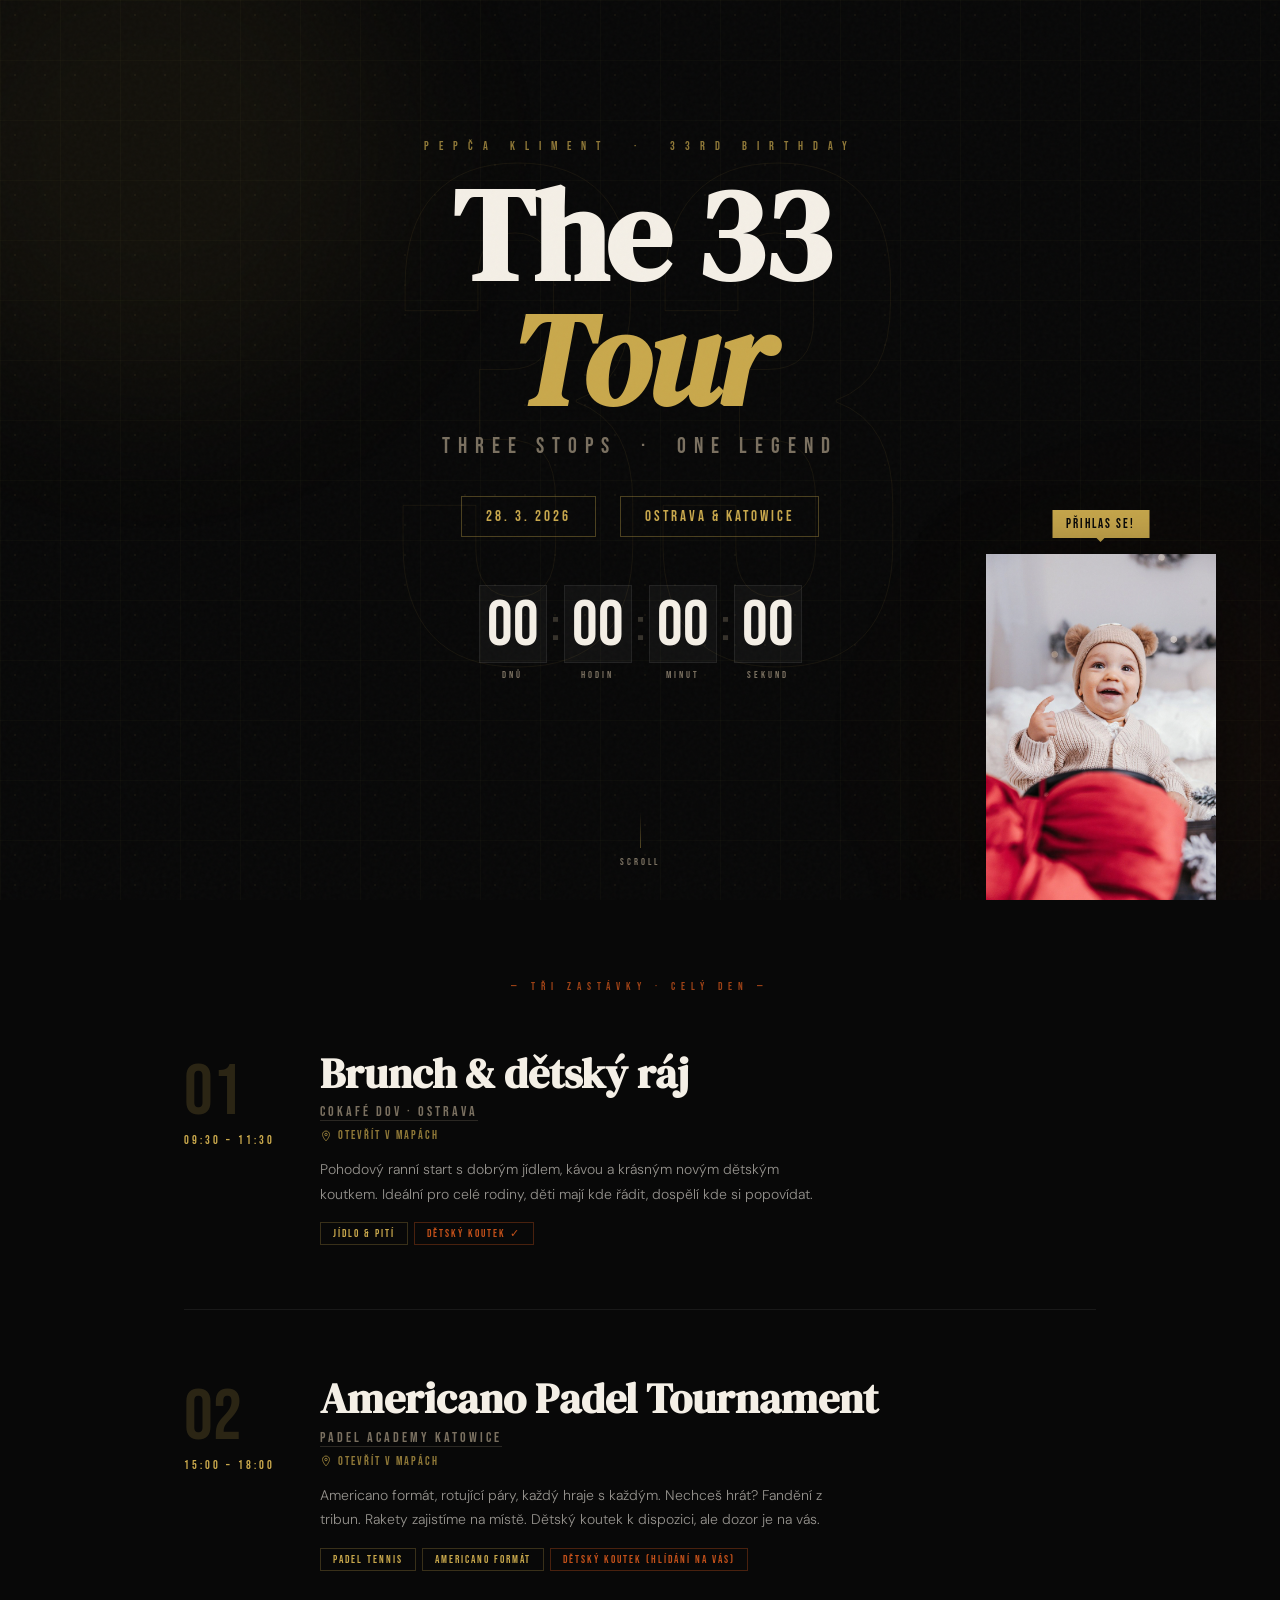
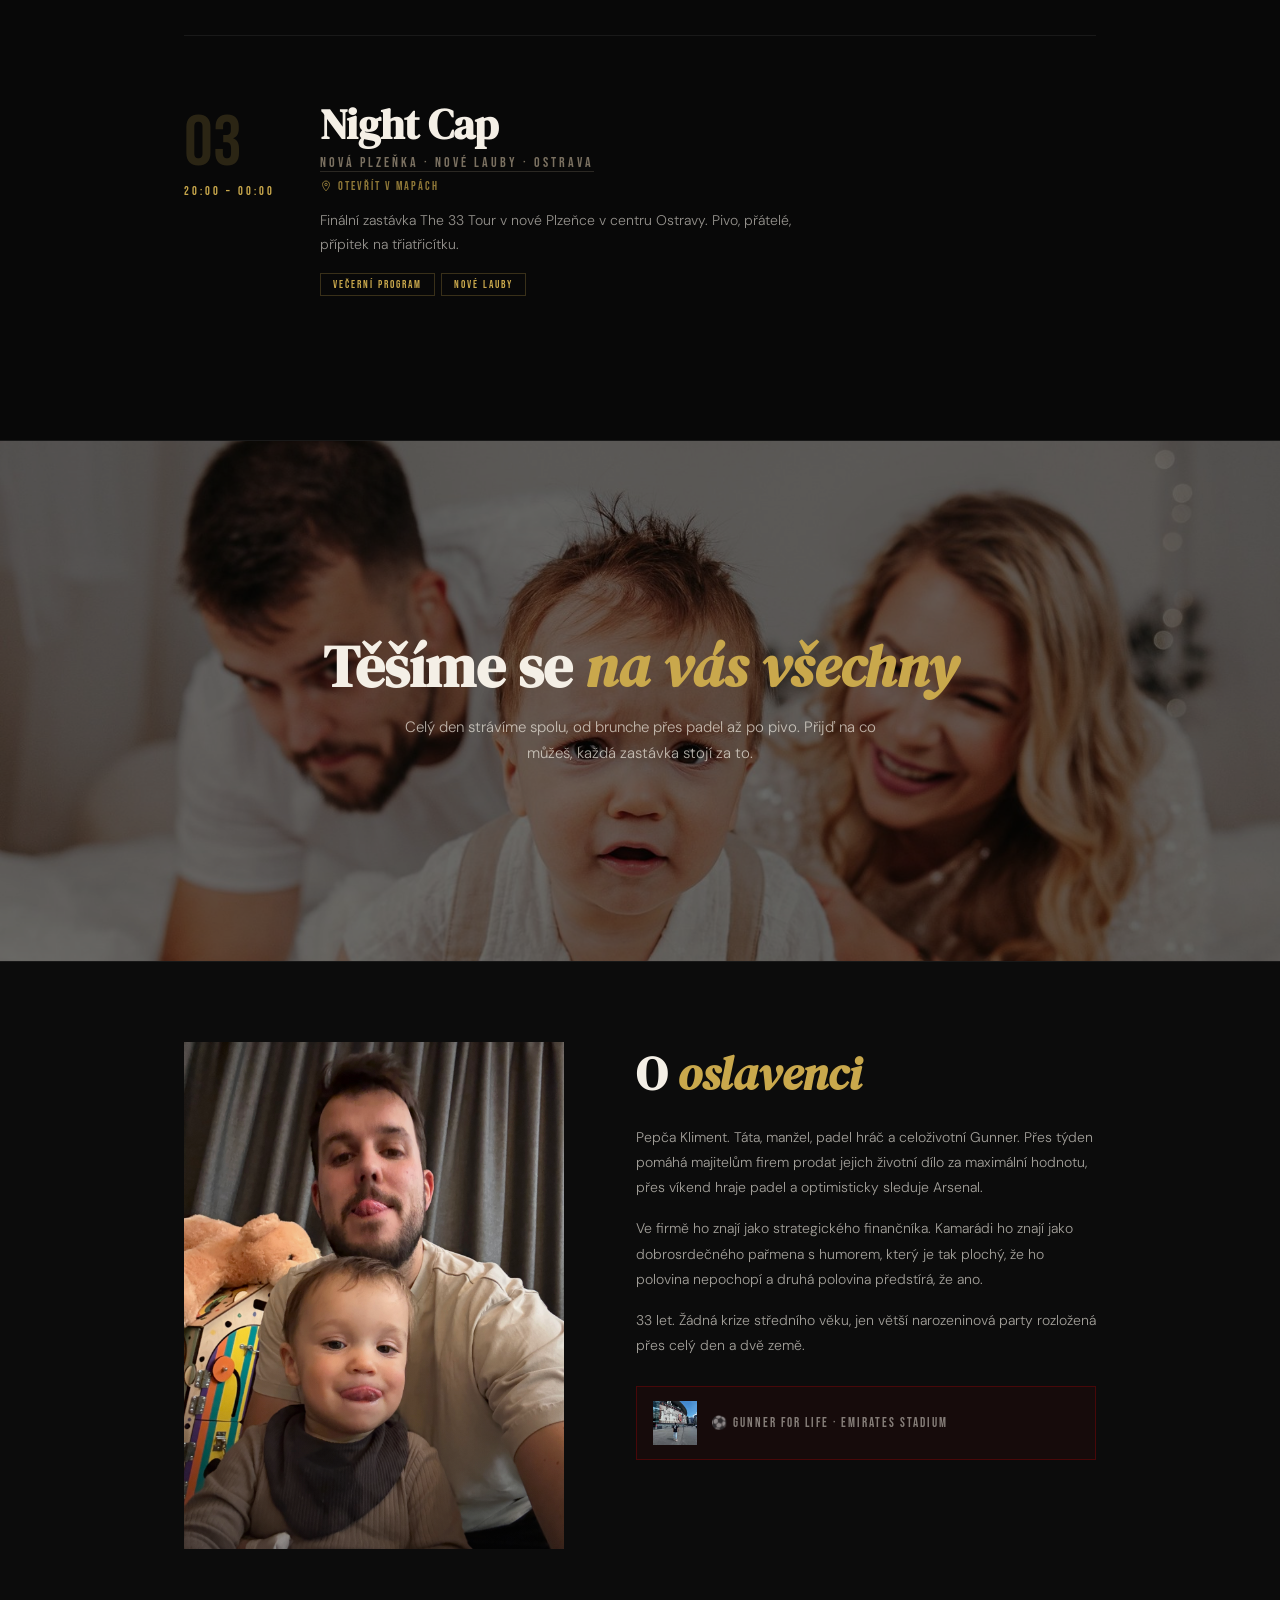
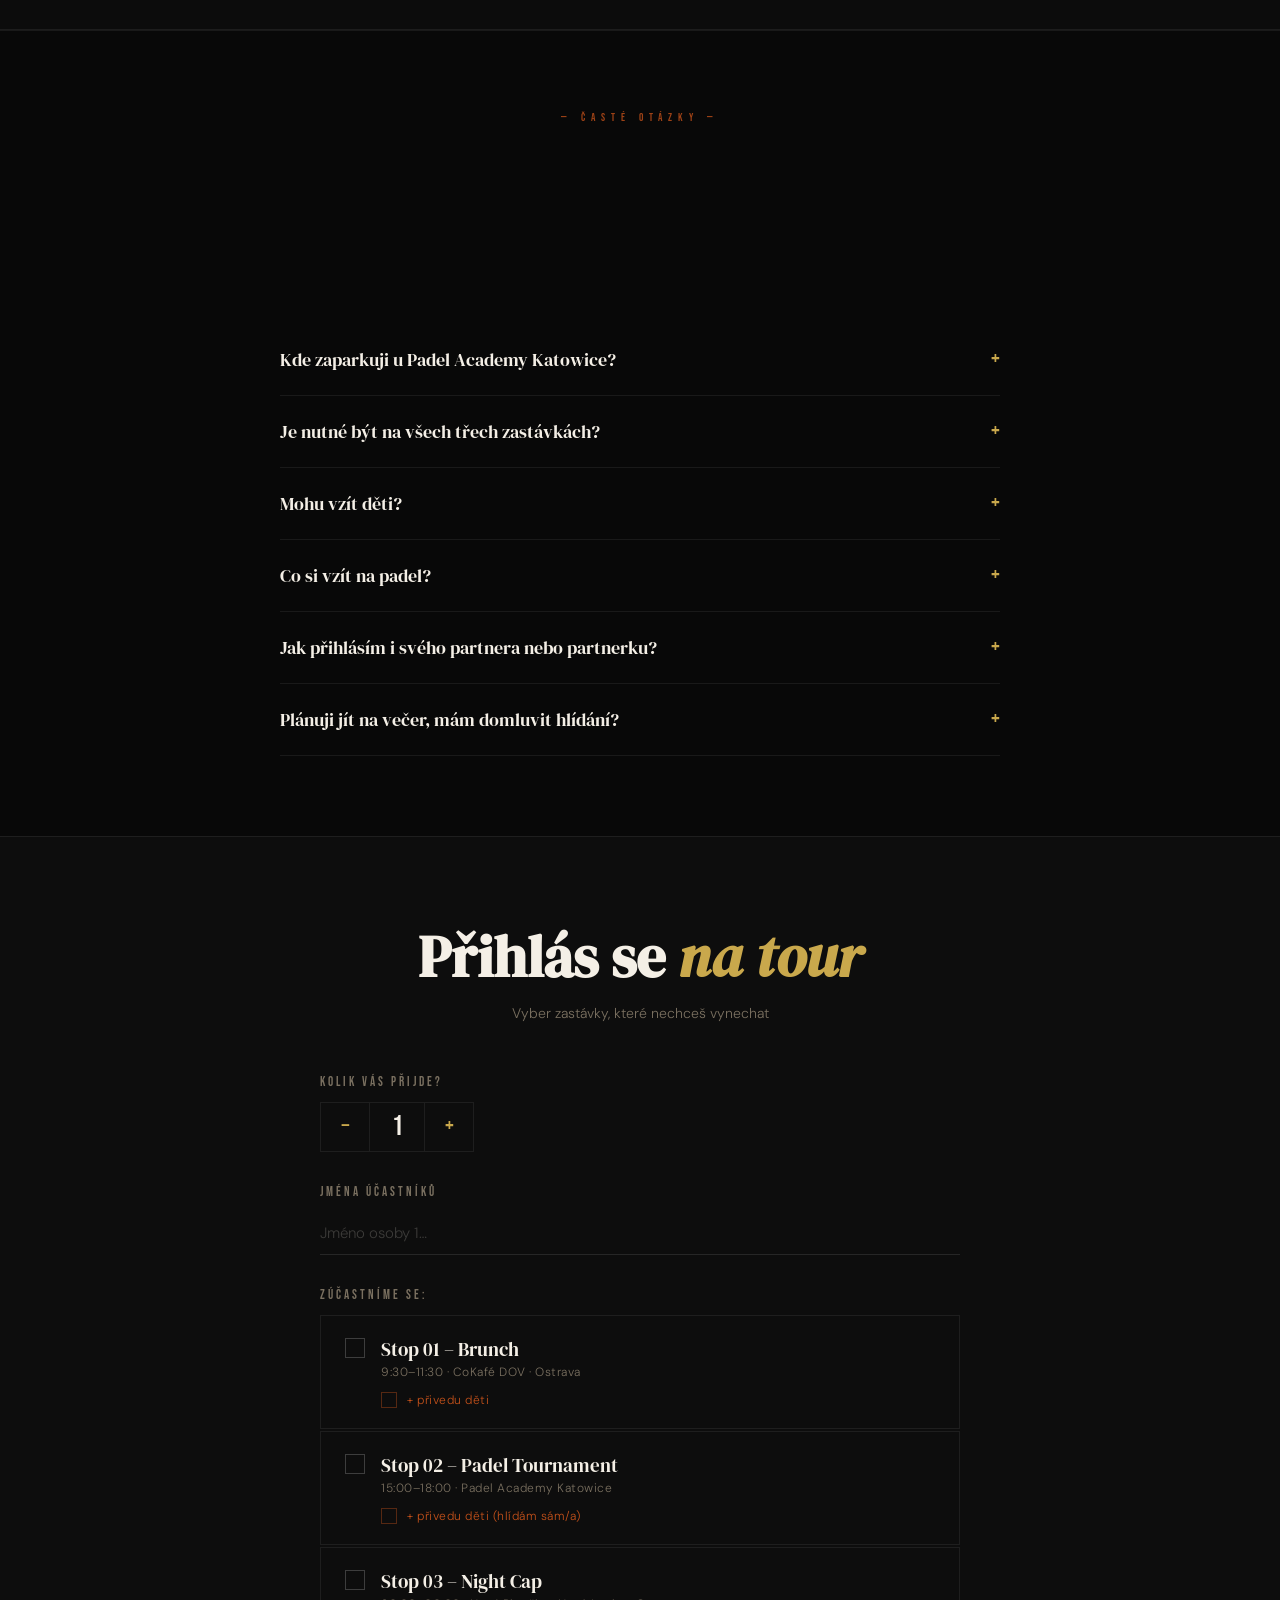
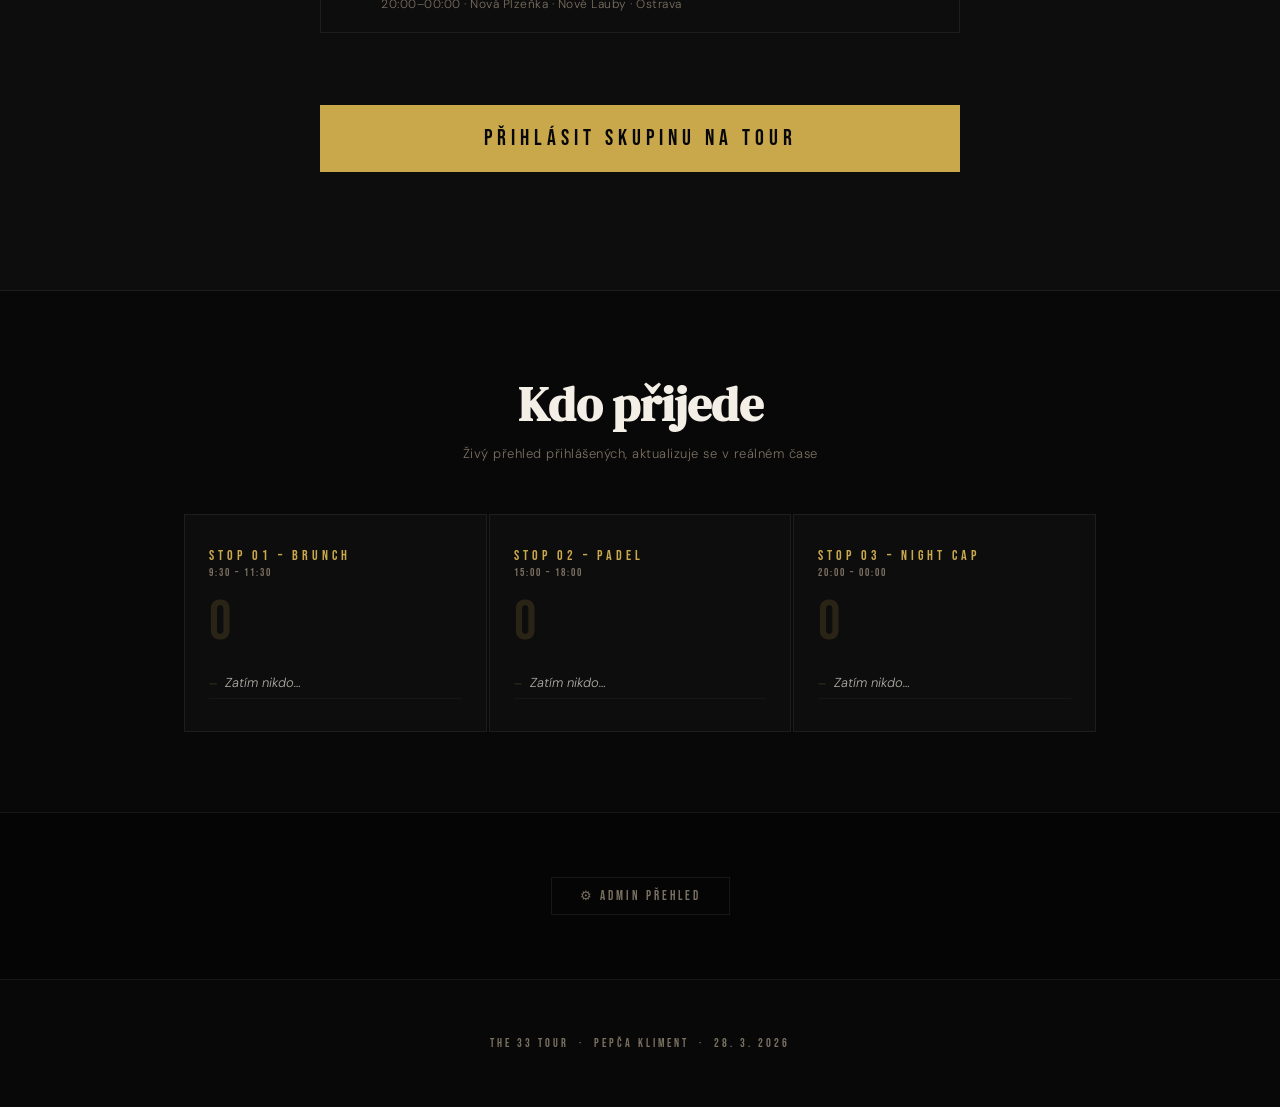
==== commit ec35d70b: "Remove carpooling section and share buttons" ====
--- a/info.html
+++ b/info.html
@@ -165,13 +165,6 @@
   </div>
 </section>
 
-<!-- CARPOOLING -->
-<div class="section-wrap" style="padding-top:0;">
-  <div class="carpool-box">
-    <h3>🚗 Carpooling do Katowic</h3>
-    <p>Padel Academy Katowice je cca 45 minut autem z Ostravy. Domluvte se na sdílené jízdě přímo ve skupině nebo se zeptejte ostatních přihlášených. Čím víc lidí v autě, tím větší zábava cestou.</p>
-  </div>
-</div>
 
 <!-- FAQ -->
 <section class="faq-section">
@@ -192,7 +185,7 @@
           Jak se dostanu z Ostravy do Katowic?
           <span class="faq-icon">+</span>
         </button>
-        <div class="faq-a"><p>Autem cca 45 minut po dálnici. Domluvte se na sdílené jízdě s ostatními, viz sekce Carpooling výše. Veřejná doprava je také možná, ale auto je pohodlnější.</p></div>
+        <div class="faq-a"><p>Autem cca 45 minut po dálnici. Veřejná doprava je také možná, ale auto je pohodlnější.</p></div>
       </div>
 
       <div class="faq-item" data-faq>
@@ -322,14 +315,6 @@
       <div class="form-msg" id="formMsg"></div>
     </div>
 
-    <!-- SHARE -->
-    <div class="share-wrap">
-      <a class="share-btn" id="waBtn" href="#" target="_blank">
-        <svg width="18" height="18" viewBox="0 0 24 24" fill="currentColor"><path d="M17.472 14.382c-.297-.149-1.758-.867-2.03-.967-.273-.099-.471-.148-.67.15-.197.297-.767.966-.94 1.164-.173.199-.347.223-.644.075-.297-.15-1.255-.463-2.39-1.475-.883-.788-1.48-1.761-1.653-2.059-.173-.297-.018-.458.13-.606.134-.133.298-.347.446-.52.149-.174.198-.298.298-.497.099-.198.05-.371-.025-.52-.075-.149-.669-1.612-.916-2.207-.242-.579-.487-.5-.669-.51-.173-.008-.371-.01-.57-.01-.198 0-.52.074-.792.372-.272.297-1.04 1.016-1.04 2.479 0 1.462 1.065 2.875 1.213 3.074.149.198 2.096 3.2 5.077 4.487.709.306 1.262.489 1.694.625.712.227 1.36.195 1.871.118.571-.085 1.758-.719 2.006-1.413.248-.694.248-1.289.173-1.413-.074-.124-.272-.198-.57-.347z"/><path d="M12 0C5.373 0 0 5.373 0 12c0 2.12.549 4.109 1.508 5.84L0 24l6.335-1.488A11.945 11.945 0 0012 24c6.627 0 12-5.373 12-12S18.627 0 12 0zm0 21.818a9.808 9.808 0 01-5.002-1.368l-.36-.214-3.724.875.936-3.619-.235-.372A9.808 9.808 0 012.182 12C2.182 6.57 6.57 2.182 12 2.182c5.43 0 9.818 4.388 9.818 9.818 0 5.43-4.388 9.818-9.818 9.818z"/></svg>
-        Sdílet přes WhatsApp
-      </a>
-      <button class="share-btn copy-btn" onclick="copyLink()">📋 Kopírovat odkaz</button>
-    </div>
   </div>
 </section>
 
@@ -392,6 +377,6 @@
 
 <footer>The 33 Tour &nbsp;·&nbsp; Pepča Kliment &nbsp;·&nbsp; 28. 3. 2026</footer>
 
-<script src="js/info.js"></script>
+<script src="js/info.js?v=2"></script>
 </body>
 </html>
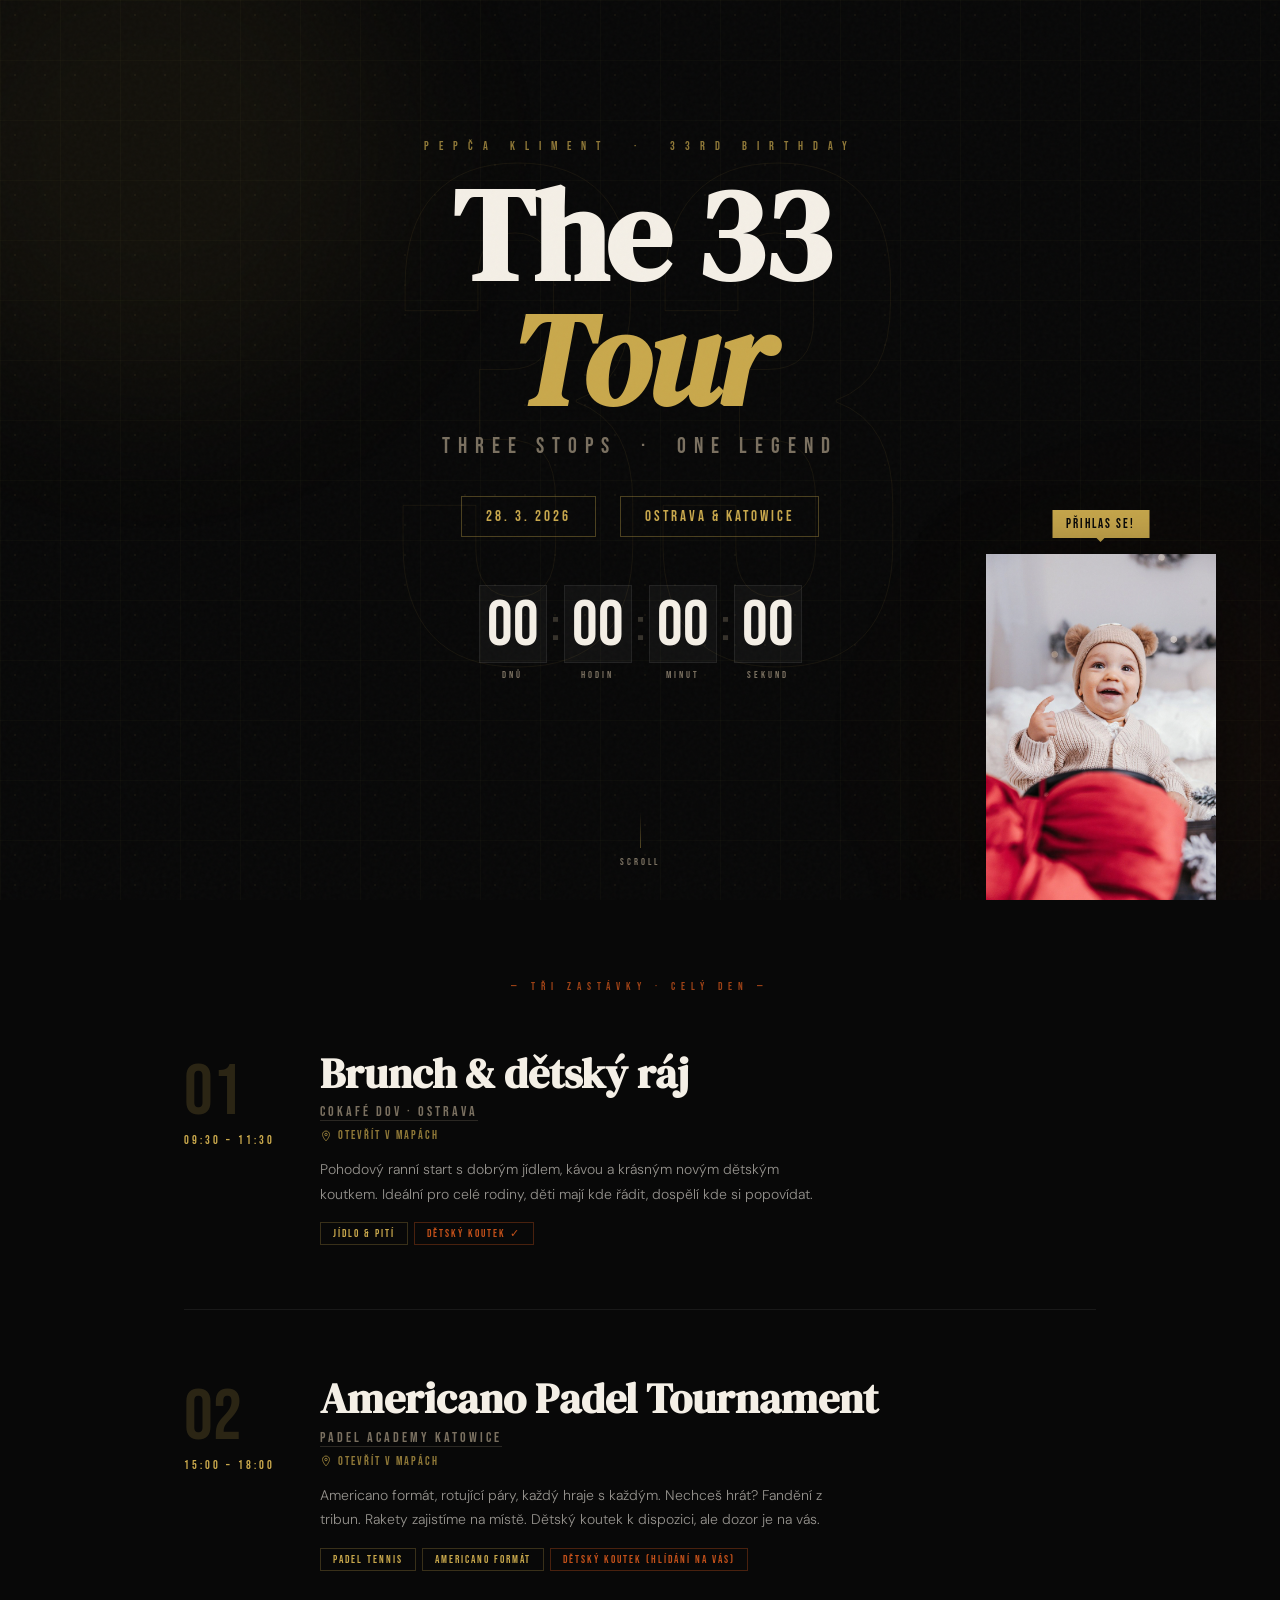
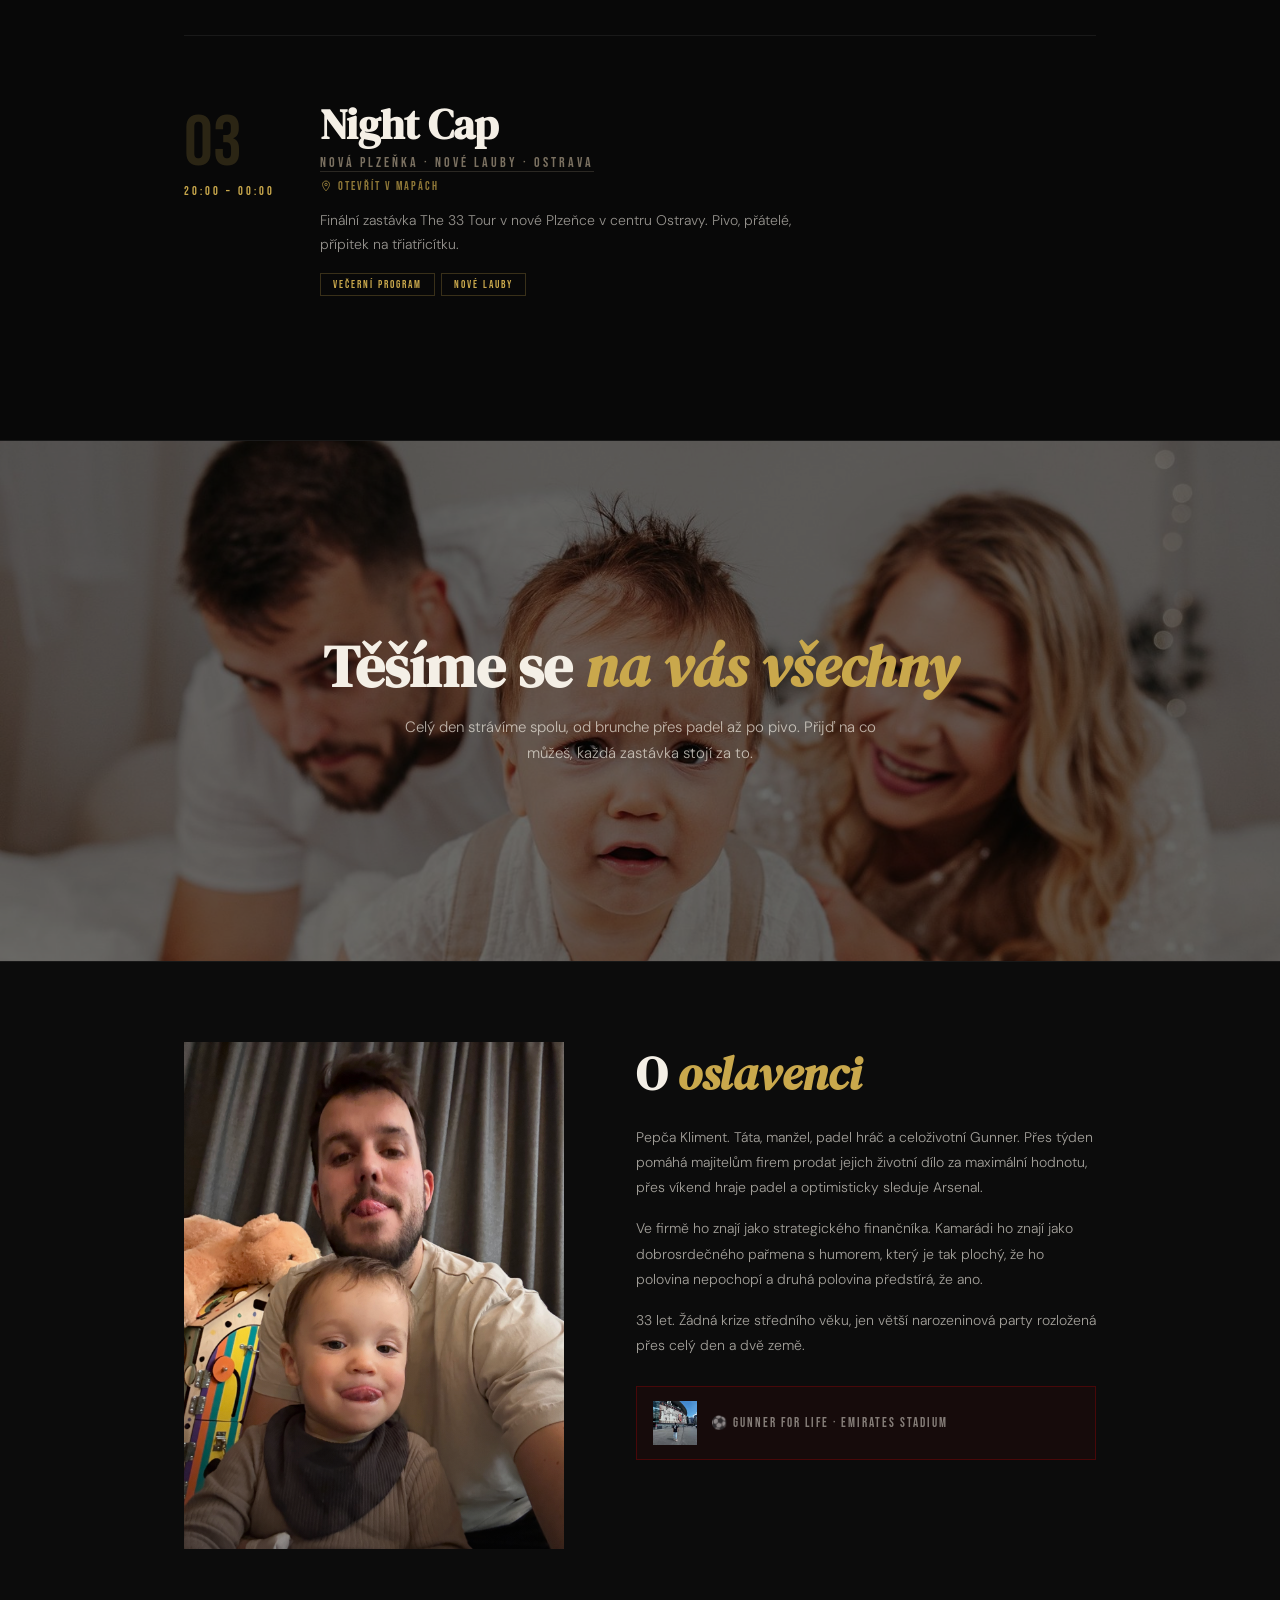
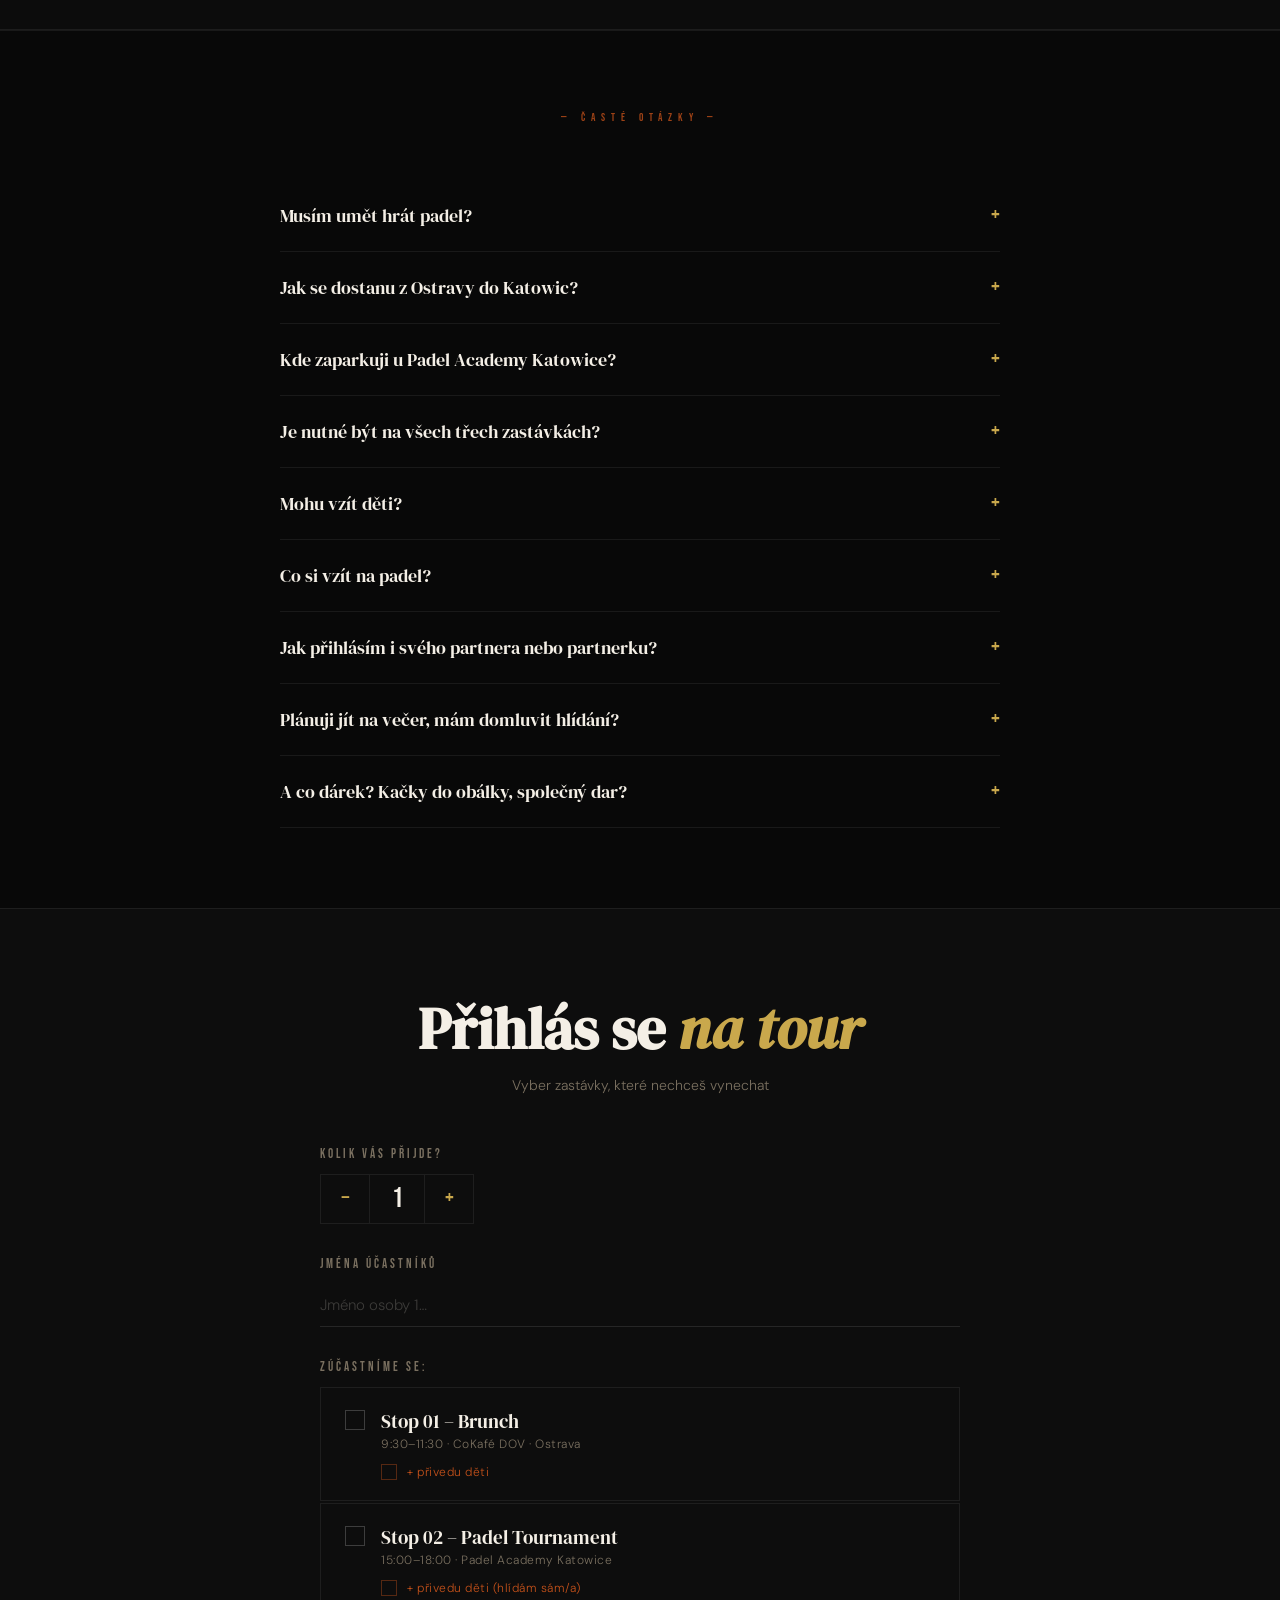
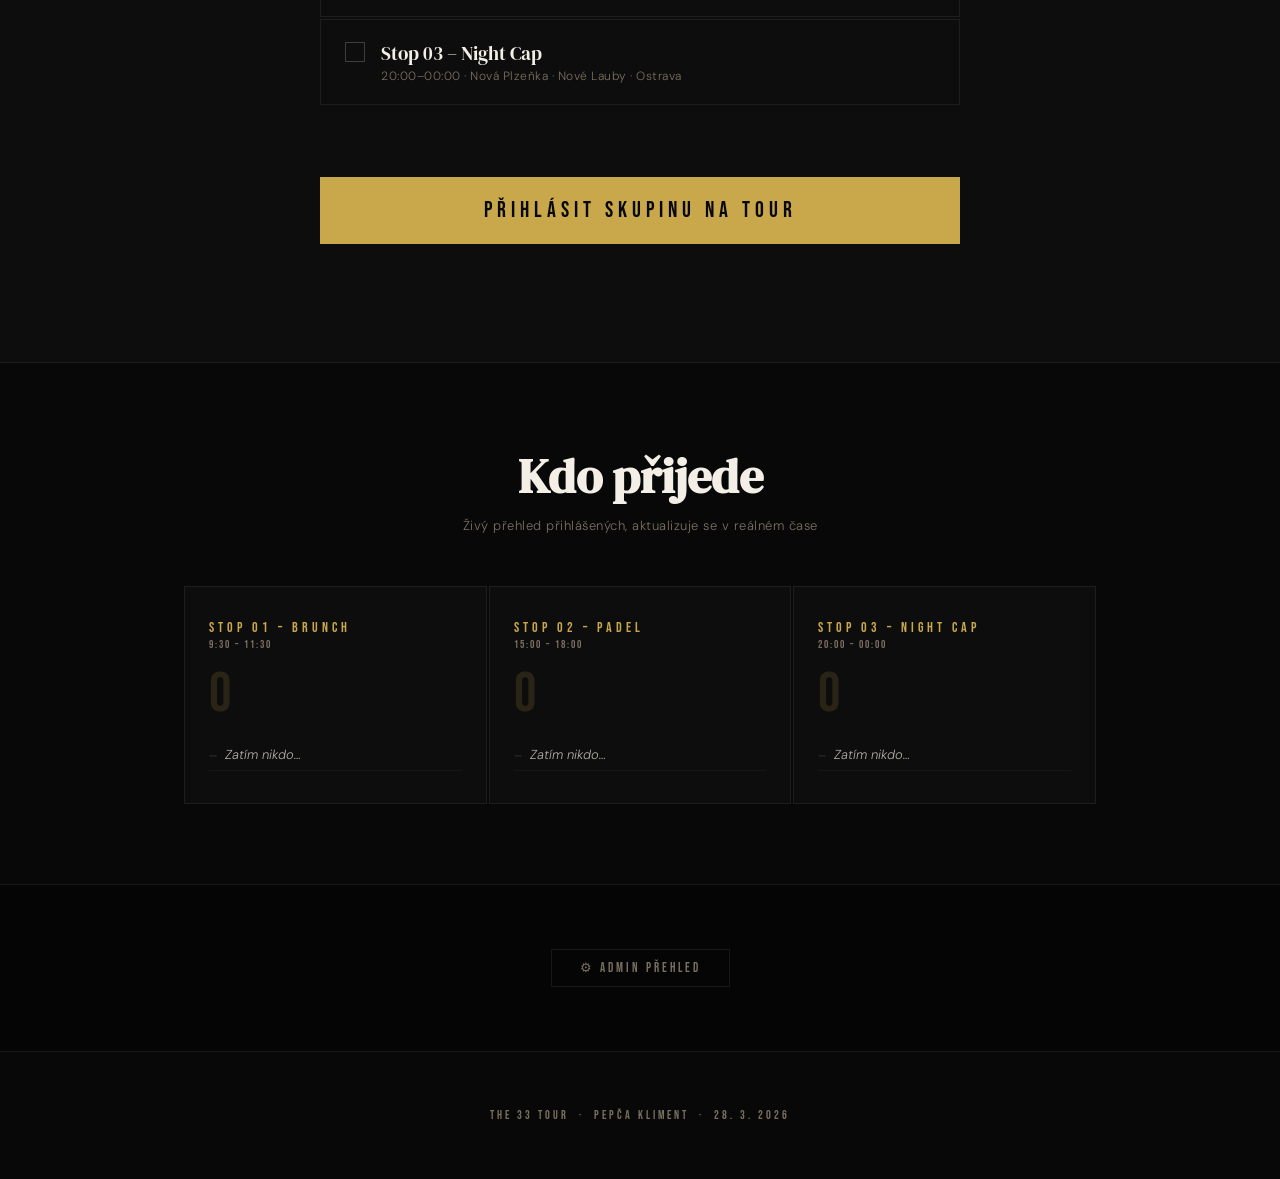
==== commit 927b01c9: "Add FAQ about gifts" ====
--- a/info.html
+++ b/info.html
@@ -236,6 +236,14 @@
         <div class="faq-a"><p>Rozhodně doporučujeme. Večer v Plzeňce bude bez dětí, takže nezapomeňte včas oslovit babičky nebo jiné dobrovolníky. Začíná to ve 20:00, takže je čas se připravit.</p></div>
       </div>
 
+      <div class="faq-item" data-faq>
+        <button class="faq-q" onclick="toggleFaq(this)">
+          A co dárek? Kačky do obálky, společný dar?
+          <span class="faq-icon">+</span>
+        </button>
+        <div class="faq-a"><p>Žádný dárek nechci. Nejlepší dárek je, že přijdete a užijeme si společný den. Každý platí sám za sebe — padel je na mě a na večeři přihodím základní budget. Stačí dorazit.</p></div>
+      </div>
+
     </div>
   </div>
 </section>
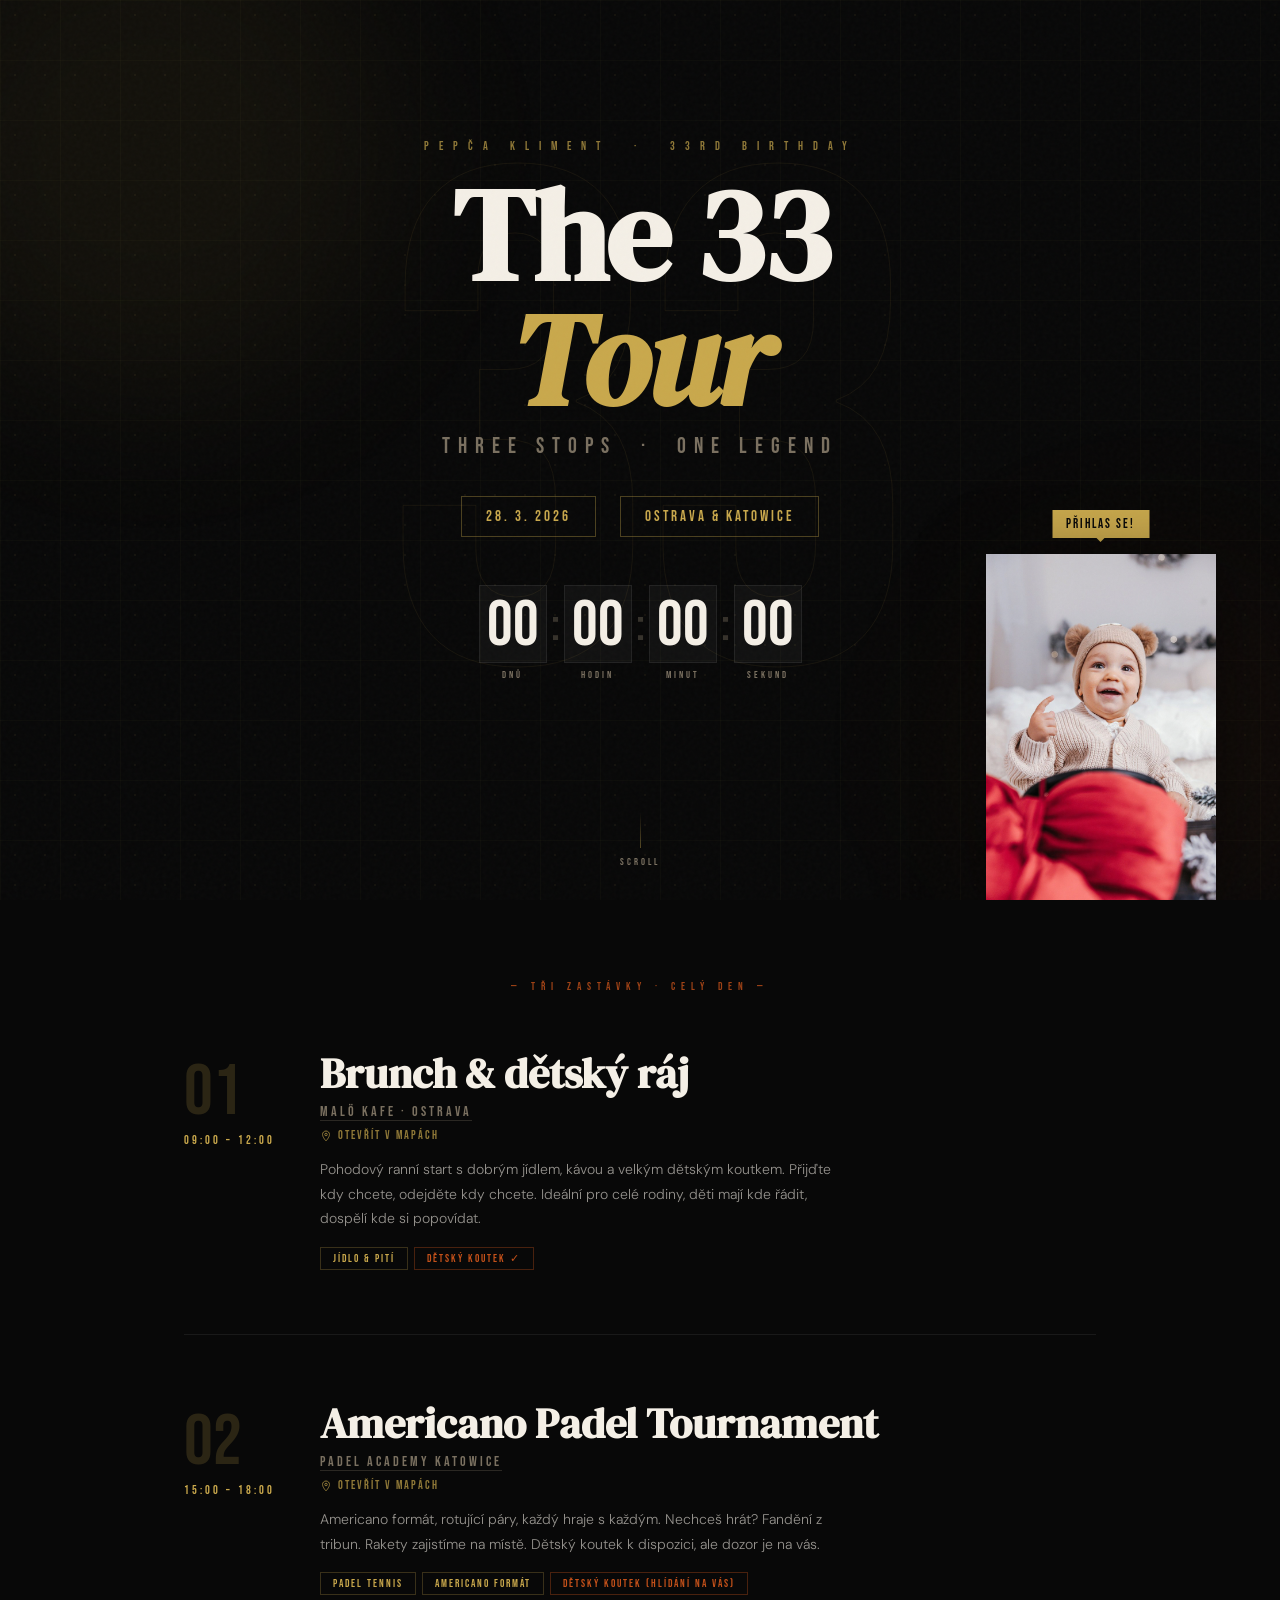
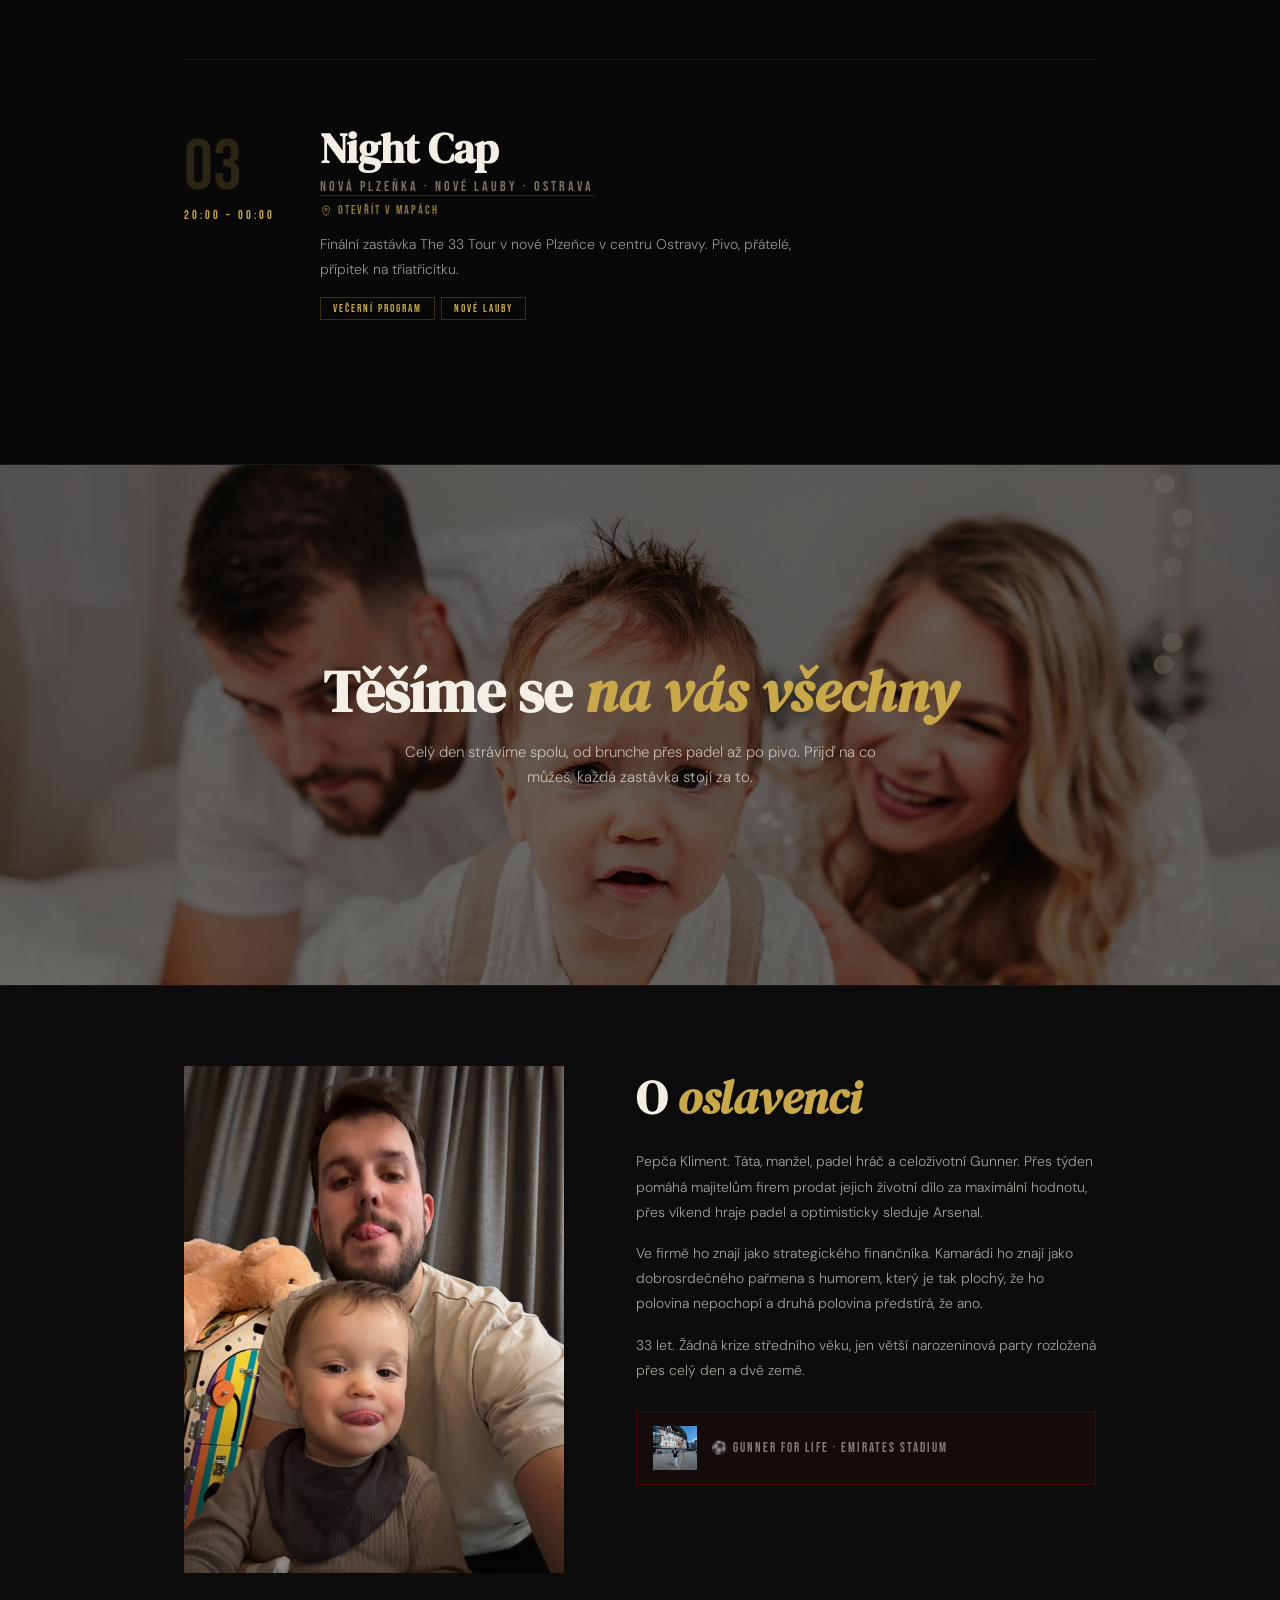
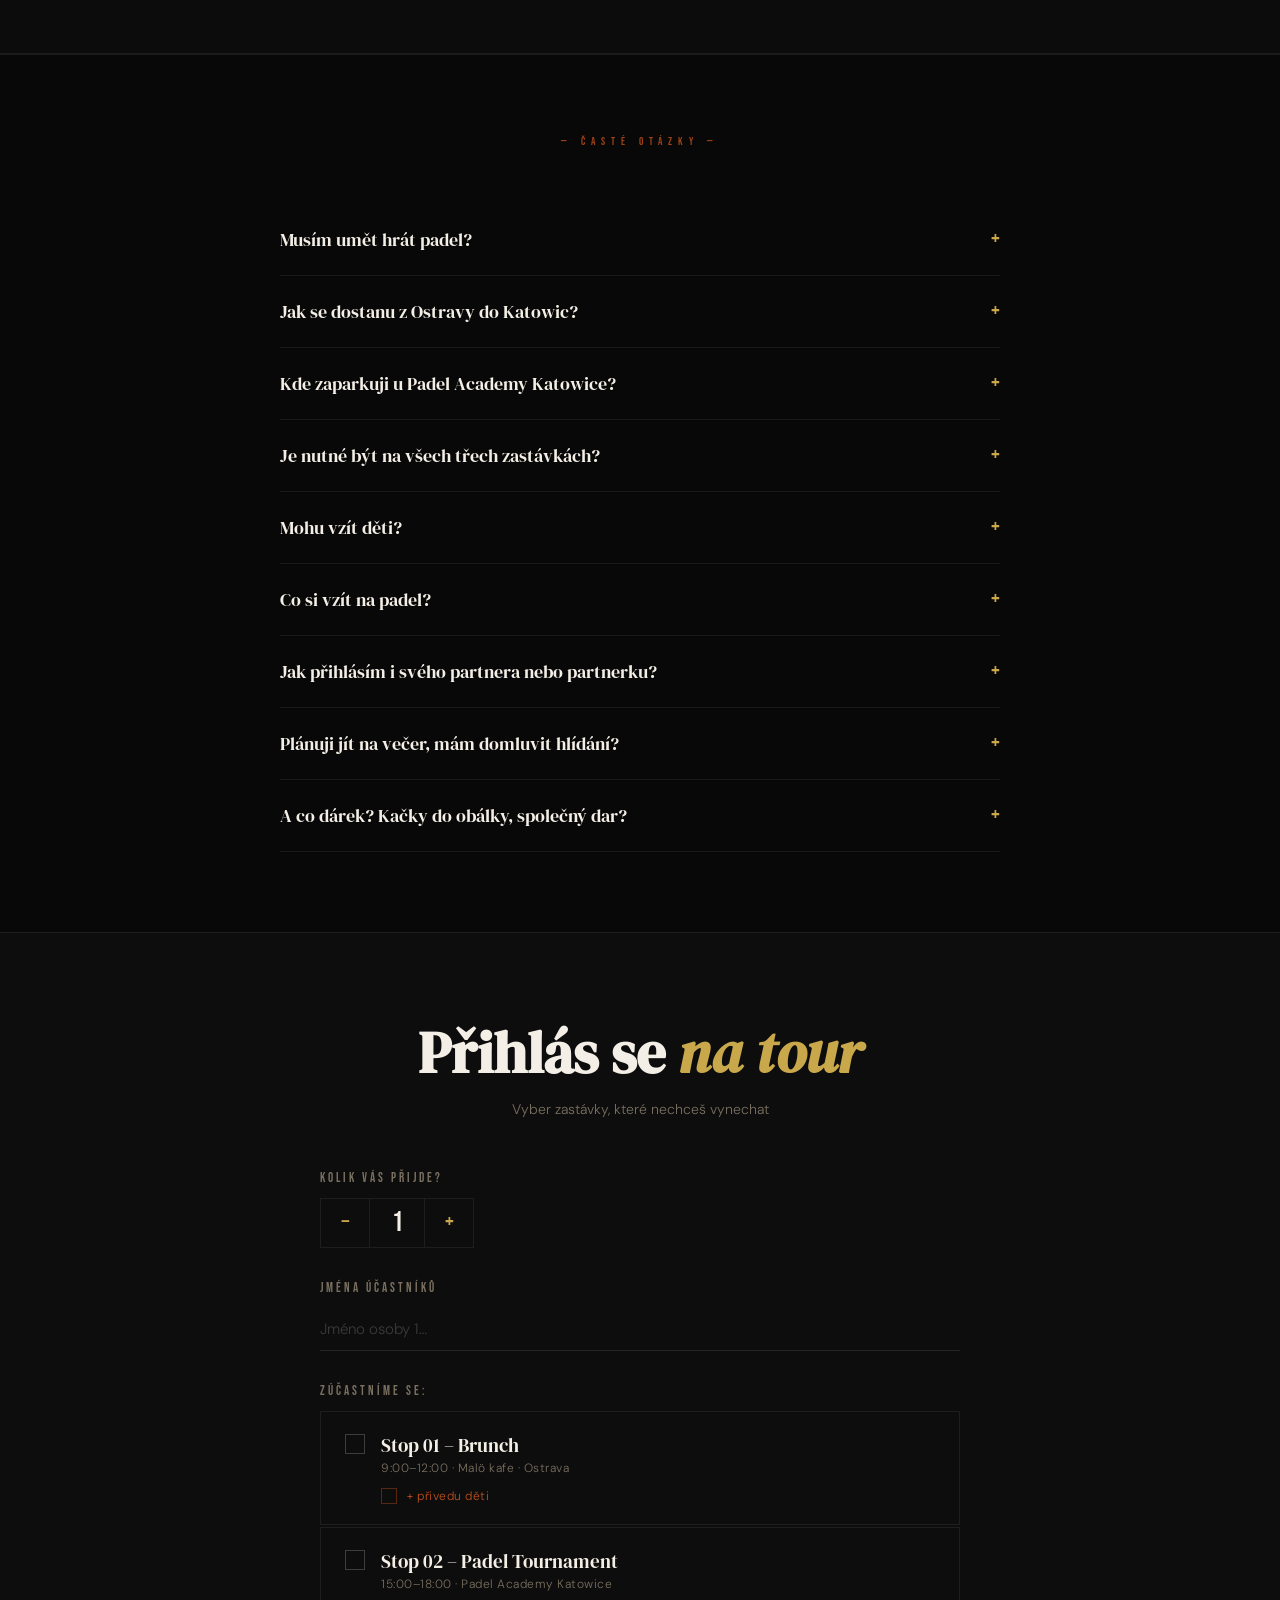
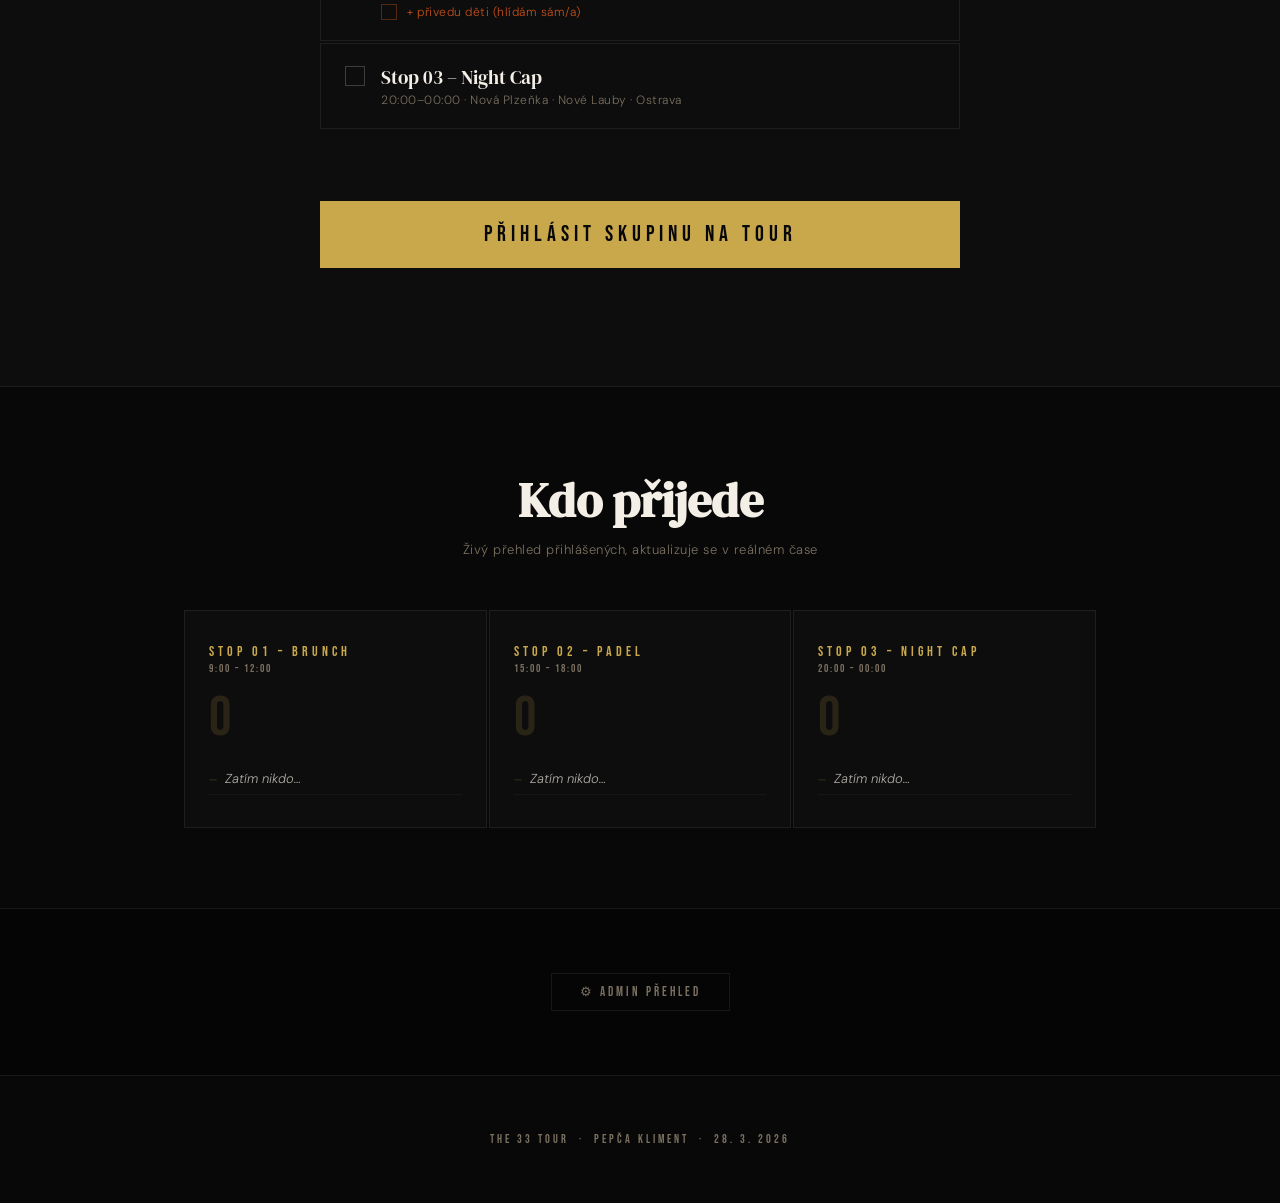
==== commit 4dec208d: "Change brunch venue from CoKafé DOV to Malö kafe, update time to 9:00-12:00" ====
--- a/info.html
+++ b/info.html
@@ -76,16 +76,16 @@
   <div class="stop" data-stop>
     <div class="stop-num-col">
       <div class="stop-index">01</div>
-      <div class="stop-time">09:30 – 11:30</div>
+      <div class="stop-time">09:00 – 12:00</div>
     </div>
     <div class="stop-body">
       <h2 class="stop-title">Brunch & dětský ráj</h2>
-      <div class="stop-venue"><a href="https://maps.google.com/?q=CoKafé+DOV+Ostrava" target="_blank">CoKafé DOV · Ostrava</a></div>
-      <a class="map-link" href="https://maps.google.com/?q=CoKafé+DOV+Ostrava" target="_blank">
+      <div class="stop-venue"><a href="https://www.google.com/maps/place/Mal%C3%B6+kafe/@49.8365459,18.2937158,17z" target="_blank">Malö kafe · Ostrava</a></div>
+      <a class="map-link" href="https://www.google.com/maps/place/Mal%C3%B6+kafe/@49.8365459,18.2937158,17z" target="_blank">
         <svg viewBox="0 0 24 24" fill="none" stroke="currentColor" stroke-width="2"><path d="M12 2C8.13 2 5 5.13 5 9c0 5.25 7 13 7 13s7-7.75 7-13c0-3.87-3.13-7-7-7z"/><circle cx="12" cy="9" r="2.5"/></svg>
         Otevřít v mapách
       </a>
-      <p class="stop-desc">Pohodový ranní start s dobrým jídlem, kávou a krásným novým dětským koutkem. Ideální pro celé rodiny, děti mají kde řádit, dospělí kde si popovídat.</p>
+      <p class="stop-desc">Pohodový ranní start s dobrým jídlem, kávou a velkým dětským koutkem. Přijďte kdy chcete, odejděte kdy chcete. Ideální pro celé rodiny, děti mají kde řádit, dospělí kde si popovídat.</p>
       <div class="tags">
         <span class="tag">Jídlo &amp; pití</span>
         <span class="tag kids">Dětský koutek ✓</span>
@@ -209,7 +209,7 @@
           Mohu vzít děti?
           <span class="faq-icon">+</span>
         </button>
-        <div class="faq-a"><p>Na brunch v CoKafé DOV rozhodně, je tam krásný nový dětský koutek. Na padel v Katowicích také, ale hlídání je čistě na vás, na kurtu se soustředíme na hru.</p></div>
+        <div class="faq-a"><p>Na brunch v Malö kafe rozhodně, je tam velký dětský koutek. Na padel v Katowicích také, ale hlídání je čistě na vás, na kurtu se soustředíme na hru.</p></div>
       </div>
 
       <div class="faq-item" data-faq>
@@ -241,7 +241,7 @@
           A co dárek? Kačky do obálky, společný dar?
           <span class="faq-icon">+</span>
         </button>
-        <div class="faq-a"><p>Žádný dárek nechci. Nejlepší dárek je, že přijdete a užijeme si společný den. Každý platí sám za sebe — padel je na mě a na večeři přihodím základní budget. Stačí dorazit.</p></div>
+        <div class="faq-a"><p>Žádný dárek nechci. Nejlepší dárek je, že přijdete a užijeme si společný den. Každý platí sám za sebe, padel je na mě a na večeři přihodím základní budget. Stačí dorazit.</p></div>
       </div>
 
     </div>
@@ -282,7 +282,7 @@
               <div class="sc-box"></div>
               <div class="sc-info">
                 <div class="sc-title">Stop 01 – Brunch</div>
-                <div class="sc-meta">9:30–11:30 · CoKafé DOV · Ostrava</div>
+                <div class="sc-meta">9:00–12:00 · Malö kafe · Ostrava</div>
               </div>
             </div>
             <div class="kids-toggle" id="kidsB" onclick="event.stopPropagation();toggleKids(this)">
@@ -336,7 +336,7 @@
     <div class="att-cols">
       <div class="att-col">
         <div class="att-col-name">Stop 01 – Brunch</div>
-        <div class="att-col-time">9:30 – 11:30</div>
+        <div class="att-col-time">9:00 – 12:00</div>
         <div class="att-big-num" id="cntBrunch">0</div>
         <ul class="att-list" id="lstBrunch"></ul>
       </div>
